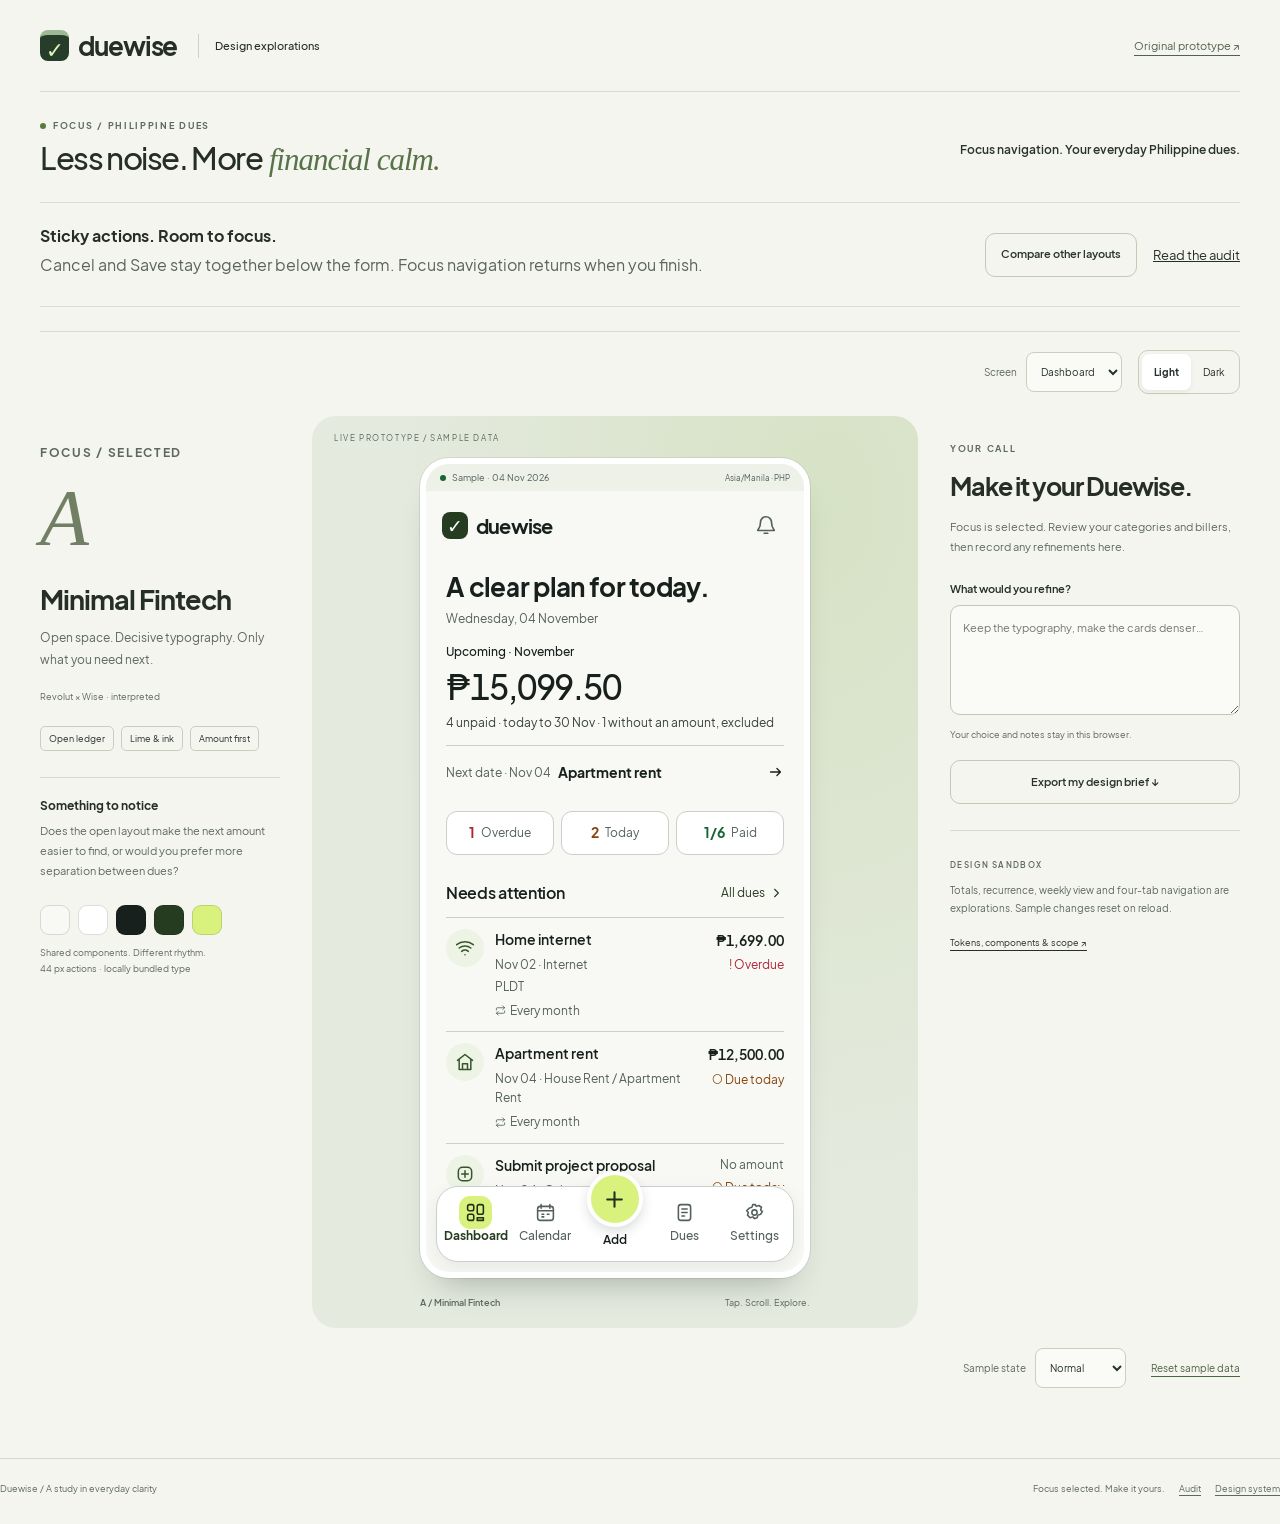
==== prototypes/design-exploration/index.html @ 09baea3f "feat(prototype): add Focus fintech exploration and essential-first due editor" ====
<!doctype html>
<html lang="en">
<head>
  <meta charset="utf-8">
  <meta name="viewport" content="width=device-width, initial-scale=1, viewport-fit=cover">
  <meta name="theme-color" content="#f5f5ef">
  <meta name="description" content="Four interactive directions for Duewise. Compare, explore and choose your preferred mobile finance design.">
  <title>Duewise — Find your direction</title>
  <link rel="stylesheet" href="styles.css">
  <link rel="stylesheet" href="interaction-lab.css">
  <link rel="stylesheet" href="essential-editor.css">
  <script src="../mobile-review/model.js" defer></script>
  <script src="design-system.js" defer></script>
  <script src="exploration-model.js" defer></script>
  <script src="ph-catalog.js" defer></script>
  <script src="ph-ui.js" defer></script>
  <script src="essential-model.js" defer></script>
  <script src="interaction-lab.js" defer></script>
  <script src="app.js" defer></script>
</head>
<body data-selected-focus="true">
  <a class="skip" href="#main">Skip to design exploration</a>
  <header class="studio-header">
    <a class="brand" href="#a/dashboard"><span class="brand-symbol" aria-hidden="true">✓</span>duewise<span class="brand-divider"></span><span class="brand-note">Design explorations</span></a>
    <nav class="view-toggle" aria-label="Exploration view"><button data-view="compare" aria-pressed="true">Compare all <span>04</span></button><button data-view="explore" aria-pressed="false">Explore one <span>↗</span></button></nav>
    <a class="original-link" href="../mobile-review/index.html#dashboard">Original prototype ↗</a>
  </header>
  <main id="main">
    <section class="introduction">
      <div><p class="eyebrow"><span class="status-dot"></span>FOCUS / PHILIPPINE DUES</p><h1>Less noise.<br> More <span>financial calm.</span></h1></div>
      <div class="intro-copy"><p>Focus navigation. Your everyday Philippine dues.</p><p>Find a familiar category, choose a biller, and make the schedule your own.</p><div class="intro-meta"><span>01 / Compare</span><span>02 / Explore</span><span>03 / Make it yours</span></div></div>
    </section>
    <section id="compare-view" aria-labelledby="compare-heading">
      <div class="section-heading"><div><p class="eyebrow">THE COLLECTION</p><h2 id="compare-heading">Four perspectives. Same peace of mind.</h2></div><div class="comparison-tools"><label>Preview screen <select id="compare-page"><option value="dashboard">Dashboard</option><option value="calendar">Calendar</option><option value="dues">Dues</option><option value="settings">Settings</option></select></label><label>Appearance <select id="compare-mode"><option value="signature">Signature</option><option value="light">All light</option><option value="dark">All dark</option></select></label></div></div>
      <div id="concept-gallery" class="concept-gallery"></div>
      <div class="comparison-note"><span>◈</span><p>Identical sample dues. Different ways of seeing them.<br><strong>Nothing is selected for you.</strong> Open any direction to try its screens.</p><a href="AUDIT.md">Read the UI/UX audit ↗</a></div>
      <div class="table-scroll"><table class="comparison-table"><caption>What changes between directions</caption><thead><tr><th>Direction</th><th>Information hierarchy</th><th>Visual language</th><th>Worth evaluating</th></tr></thead><tbody id="comparison-rows"></tbody></table></div>
    </section>
    <section id="explore-view" hidden aria-label="Explore a design concept">
      <div class="lab-entry"><div><strong>Sticky actions. Room to focus.</strong><p>Cancel and Save stay together below the form. Focus navigation returns when you finish.</p></div><button class="studio-secondary" data-lab="enter">Compare other layouts</button><a href="INTERACTION-AUDIT.md">Read the audit</a></div>
      <section id="interaction-lab" hidden aria-labelledby="lab-heading">
        <div class="lab-heading"><div><p class="eyebrow">INTERACTION LAB / PREVIEW ONLY</p><h2 id="lab-heading">The same Focus. A better flow.</h2><p>Preview any combination. Your two preferences stay independent.</p></div><button class="studio-secondary" data-lab="exit">Return to Focus prototype</button></div>
        <div class="lab-section-label"><h3>01 / Cancel & Save</h3><span>Choose placement, not bigger buttons.</span></div>
        <div id="lab-action-options" class="lab-options"></div>
        <div class="lab-section-label"><h3>02 / Navigation behavior</h3><span>The Focus navbar keeps its visual style.</span></div>
        <div id="lab-nav-options" class="lab-options"></div>
        <div class="lab-review"><p id="lab-preferences" role="status"></p><button class="studio-secondary" data-lab="export">Export these choices</button><button class="text-action" data-lab="clear">Clear choices</button></div>
        <p class="lab-recommendation">Applied to the HTML mockup: A sticky actions + B context-aware navigation. You can still compare other combinations here.</p>
        <div class="lab-tools"><button class="studio-primary" data-lab="add">Try Add Due</button><button class="studio-secondary" data-lab="edit">Try Edit Due</button><label>Action state <select id="lab-state"><option value="ready">Ready</option><option value="disabled">Disabled</option><option value="loading">Loading preview</option><option value="error">Save error preview</option><option value="success">Success preview</option></select></label><label class="lab-check"><input id="lab-keyboard" type="checkbox">Reserve keyboard space</label></div>
        <p class="small-note">Use the live phone below. Keyboard space is a simulation; real mobile keyboards still need device review. Dues are temporary sample data.</p>
        <p id="lab-storage" class="small-note" role="status"></p>
      </section>
      <div class="workbench-toolbar"><div id="concept-switcher" class="concept-switcher" aria-label="Preview a concept"></div><div id="lab-live-controls" hidden><label>Actions <select data-lab-switch="action" aria-label="Live action layout"><option value="a">A / Sticky</option><option value="b">B / Primary</option><option value="c">C / Header</option></select></label><label>Navigation <select data-lab-switch="navigation" aria-label="Live navigation behavior"><option value="a">A / Persistent</option><option value="b">B / Context</option><option value="c">C / Layered</option></select></label></div><div class="workbench-controls"><label>Screen <select id="screen-selector"><option value="dashboard">Dashboard</option><option value="calendar">Calendar</option><option value="dues">Dues</option><option value="settings">Settings</option><option value="reminders">Reminders</option></select></label><div class="appearance-toggle" aria-label="Preview appearance"><button data-mode="light" aria-pressed="true">Light</button><button data-mode="dark" aria-pressed="false">Dark</button></div></div></div>
      <section id="minimal-refinements" class="minimal-refinements" hidden aria-labelledby="refinement-heading">
        <div class="refinement-heading"><div><p class="eyebrow">MINIMAL FINTECH / A CLOSER LOOK</p><h2 id="refinement-heading">Three ways to make it feel right.</h2></div><p>Keep your centered Add button. Compare the rhythm around it.</p></div>
        <p class="refinement-scroll-hint">Swipe across to compare all three →</p>
        <div id="refinement-options" class="refinement-options"></div>
        <p id="refinement-recommendation" class="refinement-recommendation" role="status"></p>
      </section>
      <div class="workbench">
        <aside id="concept-description" class="concept-description"></aside>
        <div id="phone-stage" class="phone-stage"><div class="stage-corner">LIVE PROTOTYPE / SAMPLE DATA</div><div id="phone" class="phone"><div class="sample-label"><span class="status-dot"></span>Sample · 04 Nov 2026<span>Asia/Manila · PHP</span></div><header id="app-header" class="app-header"></header><div id="app-body" class="app-body" tabindex="-1"></div><div id="app-actions" class="app-actions" aria-label="Page actions" role="group" hidden></div><nav id="app-nav" class="app-nav" aria-label="App navigation"></nav><div id="app-toast" class="app-toast" role="status" aria-live="polite"></div></div><div class="stage-caption"><span id="stage-label">A / Minimal Fintech</span><span>Tap. Scroll. Explore.</span></div></div>
        <aside class="selection-panel"><p class="eyebrow">YOUR CALL</p><h2>Make it your Duewise.</h2><p>Focus is selected. Review your categories and billers, then record any refinements here.</p><button id="select-concept" class="studio-primary">Choose this direction <span>↗</span></button><p id="selection-status" class="selection-status" role="status">No preferred direction selected.</p><button id="clear-selection" class="text-action" hidden>Clear my selection</button><label for="concept-notes">What would you refine?</label><textarea id="concept-notes" rows="4" placeholder="Keep the typography, make the cards denser…"></textarea><p id="storage-status" class="small-note">Your choice and notes stay in this browser.</p><button id="export-selection" class="studio-secondary">Export my design brief ↓</button><div class="sandbox-note"><span>DESIGN SANDBOX</span><p>Totals, recurrence, weekly view and four-tab navigation are explorations. Sample changes reset on reload.</p><a href="SYSTEM.md">Tokens, components & scope ↗</a></div></aside>
      </div>
      <div class="scenario-toolbar"><label>Sample state <select id="sample-state"><option value="normal">Normal</option><option value="empty">Empty</option><option value="loading">Loading</option><option value="error">Read error</option><option value="stale">Stale data</option></select></label><button id="reset-sample" class="text-action">Reset sample data</button><button class="text-action" data-view="compare">← Back to all four</button></div>
    </section>
  </main>
  <footer class="studio-footer"><span>Duewise / A study in everyday clarity</span><span>Focus selected. Make it yours. <a href="AUDIT.md">Audit</a> <a href="SYSTEM.md">Design system</a></span></footer>
  <dialog id="confirmation" aria-labelledby="confirmation-title"><form method="dialog"><span class="eyebrow">DUEWISE EXPLORATIONS</span><h2 id="confirmation-title"></h2><p id="confirmation-copy"></p><div class="dialog-actions"><button value="cancel" class="studio-secondary">Cancel</button><button value="confirm" id="confirmation-yes" class="studio-primary">Confirm</button></div></form></dialog>
  <dialog id="category-picker" class="catalog-sheet" aria-labelledby="category-picker-title">
    <header class="sheet-header"><div><p class="eyebrow">MADE FOR YOUR EVERYDAY DUES</p><h2 id="category-picker-title">Choose a category</h2></div><button type="button" class="icon-button" data-ph="close-picker" aria-label="Close category picker">×</button></header>
    <div class="sheet-search field"><label for="category-search">Search categories</label><input id="category-search" type="search" placeholder="e.g. Amilyar, tuition, electricity" autocomplete="off"></div>
    <div id="category-picker-body" class="sheet-scroll"></div>
    <footer class="sheet-footer"><button type="button" class="app-button primary" data-ph="create-category">+ Create Custom Category</button></footer>
  </dialog>
  <dialog id="catalog-editor" class="catalog-editor" aria-labelledby="catalog-editor-title">
    <header class="sheet-header"><h2 id="catalog-editor-title">Custom category</h2><button type="button" class="icon-button" data-ph="close-editor" aria-label="Cancel catalog edit">×</button></header>
    <form id="catalog-editor-form" novalidate><div class="field"><label id="catalog-name-label" for="catalog-name">Category name</label><input id="catalog-name" required autocomplete="off" aria-describedby="catalog-name-error"><span id="catalog-name-error" class="error" role="status"></span></div><div id="catalog-icon-fields"><div class="field"><label for="catalog-icon">Icon <span class="optional-label">optional</span></label><select id="catalog-icon"></select></div><fieldset class="color-options"><legend>Color <span class="optional-label">optional</span></legend><div id="catalog-color"></div></fieldset></div></form>
    <footer class="sheet-footer"><button id="catalog-delete" type="button" class="app-button danger" hidden>Delete</button><button type="button" class="app-button" data-ph="close-editor">Cancel</button><button type="submit" form="catalog-editor-form" class="app-button primary">Save</button></footer>
  </dialog>
  <noscript><p class="noscript">Enable JavaScript to compare and interact with the four concepts. The <a href="AUDIT.md">audit</a> is available without JavaScript.</p></noscript>
</body>
</html>
---- prototypes/design-exploration/styles.css ----
@font-face{font-family:Jakarta;src:url('../mobile-review/assets/PlusJakartaSans-Regular.ttf');font-weight:400;font-display:swap}
@font-face{font-family:Jakarta;src:url('../mobile-review/assets/PlusJakartaSans-Medium.ttf');font-weight:500;font-display:swap}
@font-face{font-family:Jakarta;src:url('../mobile-review/assets/PlusJakartaSans-SemiBold.ttf');font-weight:600;font-display:swap}
@font-face{font-family:Jakarta;src:url('../mobile-review/assets/PlusJakartaSans-Bold.ttf');font-weight:700;font-display:swap}
:root{font-family:Jakarta,system-ui,sans-serif;font-size:16px;font-synthesis:none;color:#252e27;background:#f5f5ef;--studio-ink:#263329;--studio-muted:#5c685f;--studio-line:#d5dacd}
*{box-sizing:border-box}body{margin:0}button,input,select,textarea{font:inherit}button{cursor:pointer;color:inherit}button:disabled{opacity:.5;cursor:default}a{color:inherit}button,input,select,textarea,a{touch-action:manipulation;-webkit-tap-highlight-color:transparent}button:focus-visible,a:focus-visible,input:focus-visible,select:focus-visible,textarea:focus-visible,summary:focus-visible{outline:3px solid #5c49b6;outline-offset:3px}button:active{opacity:.78}svg{width:22px;height:22px;stroke:currentColor;stroke-width:1.8;fill:none;stroke-linecap:round;stroke-linejoin:round;flex-shrink:0}h1,h2,h3,p{margin:0}p{line-height:1.65}h1,h2,h3{line-height:1.2;letter-spacing:-.045em}button,a{transition:background 160ms cubic-bezier(.2,0,0,1),color 160ms cubic-bezier(.2,0,0,1)}[hidden]{display:none!important}.skip{position:absolute;top:-100px;left:20px;background:white;padding:16px;z-index:30}.skip:focus{top:12px}
.studio-header{display:flex;align-items:center;justify-content:space-between;gap:24px;margin:0 40px;height:92px;border-bottom:1px solid var(--studio-line)}.brand{display:flex;align-items:center;gap:9px;text-decoration:none;font-size:26px;letter-spacing:-1.1px;font-weight:700}.brand-symbol{display:grid;place-items:center;width:29px;height:31px;border-radius:8px;background:#273d2b;color:#e1f3b8;font-size:22px;border-top:5px solid #9dba94}.brand-divider{height:24px;width:1px;background:#cdd3c6;margin:0 7px 0 12px}.brand-note{font-size:11px;letter-spacing:0;font-weight:500}.view-toggle{display:flex;padding:4px;gap:3px;border-radius:30px;border:1px solid #ccd3c5;background:#eaece3}.view-toggle button{border:0;min-height:40px;padding:10px 17px;background:transparent;border-radius:24px;font-size:11px}.view-toggle button span{margin-left:10px;color:#5c685f;font-size:10px}.view-toggle button[aria-pressed=true]{background:#fff;box-shadow:0 2px 6px #253a2010;font-weight:700}.original-link{font-size:11px;color:#52604d;text-underline-offset:5px}.introduction{display:flex;align-items:flex-end;justify-content:space-between;gap:40px;padding:54px 0 50px}.eyebrow{font-size:9px;letter-spacing:1.7px;line-height:1.5;font-weight:700;color:var(--studio-muted);display:flex;align-items:center;gap:7px}.status-dot{width:6px;height:6px;display:inline-block;border-radius:50%;background:#597b3e;flex-shrink:0}.introduction h1{font-size:64px;letter-spacing:-3.8px;font-weight:500;margin-top:20px;line-height:1.08}.introduction h1>span{font-family:Georgia,serif;font-weight:400;font-style:italic;letter-spacing:-2.9px;color:#58724a}.intro-copy{max-width:350px;padding-bottom:3px}.intro-copy p{font-size:12px;color:#5c685f;margin-top:9px;line-height:1.85}.intro-copy p:first-child{font-weight:600;color:#29352a;font-size:14px}.intro-meta{display:flex;gap:19px;margin-top:24px;font-size:9px;color:#5c685f}.intro-meta span+span:before{content:'·';margin-right:19px}main{max-width:1600px;margin:auto;padding:0 40px 50px}.section-heading{display:flex;justify-content:space-between;align-items:flex-end;gap:25px;border-top:1px solid var(--studio-line);padding:25px 0 22px}.section-heading h2{font-size:19px;letter-spacing:-.5px;margin-top:7px;font-weight:500}.comparison-tools,.workbench-controls{display:flex;align-items:center;gap:16px}.comparison-tools label,.workbench-controls label,.scenario-toolbar label{display:flex;align-items:center;gap:9px;font-size:10px;color:#5c685f}.comparison-tools select,.workbench-controls select,.scenario-toolbar select{border:1px solid #c8d0c1;background:#fafbf6;border-radius:8px;min-height:40px;padding:8px 10px;font-size:10px;color:#263329;max-width:160px}.concept-gallery{display:grid;grid-template-columns:repeat(4,minmax(0,1fr));gap:20px}.concept-card{min-width:0;border:1px solid #d1d7cb;border-radius:18px;background:#fafbf6;overflow:hidden;transition:box-shadow .16s,border-color .16s}.concept-card:hover{border-color:#9aab90;box-shadow:0 8px 25px #263b1810}.concept-card.selected{border-color:#456137;box-shadow:0 0 0 2px #456137}.concept-card-heading{padding:18px 17px 16px}.concept-card-topline{display:flex;justify-content:space-between;align-items:center;margin-bottom:13px}.concept-letter{font-size:11px;border:1px solid #bcc8b3;border-radius:50%;height:27px;width:27px;display:grid;place-items:center;font-weight:600}.concept-signature{font-size:8px;text-transform:uppercase;letter-spacing:1px;color:#63745a}.selected-flag{font-size:9px;color:#3e602f;font-weight:600}.concept-card h3{font-size:16px;letter-spacing:-.45px;margin-bottom:7px;min-height:20px}.concept-card-heading p{font-size:10px;color:#60705a;line-height:1.7;min-height:34px}.mock-frame{margin:0 12px;box-shadow:0 8px 14px #19251c10;border-radius:18px;border:1px solid var(--c-border);overflow:hidden;height:540px;display:flex;flex-direction:column;background:var(--c-bg);color:var(--c-text)}.mock-frame .app-header{padding:14px 14px 7px;min-height:56px}.mock-frame .app-header .app-brand{font-size:16px}.mock-frame .app-body{padding:12px 14px 18px;overflow:hidden}.mock-frame .page-title{font-size:19px}.mock-frame .day-caption{font-size:10px}.mock-frame .hero-amount{font-size:30px}.mock-frame .hero-card{padding:16px}.mock-frame .hero-label{font-size:11px}.mock-frame .hero-meta{font-size:10px}.mock-frame .next-up{font-size:10px}.mock-frame .next-up strong{font-size:11px}.mock-frame .section-title{font-size:12px}.mock-frame .section-line{margin-top:18px;margin-bottom:7px}.mock-frame .stat strong{font-size:19px}.mock-frame .stat span{font-size:10px}.mock-frame .stat{padding:11px 7px}.mock-frame .due-row{padding:11px 0;gap:8px}.mock-frame .category-icon{width:29px;height:29px;border-radius:9px}.mock-frame .category-icon svg{width:17px;height:17px}.mock-frame .row-title{font-size:11px}.mock-frame .row-meta,.mock-frame .row-amount,.mock-frame .row-status{font-size:10px}.mock-frame .row-amount{font-weight:700}.mock-frame .app-nav{padding:5px 3px}.mock-frame .app-nav button{font-size:8px;min-height:40px}.mock-frame .app-nav svg{width:18px;height:18px}.mock-frame .hero-footnote{font-size:9px}.mock-frame .today-task{padding:12px}.mock-frame .today-task p{font-size:10px}.mock-frame .today-task strong{font-size:12px}.mock-frame .section-link{font-size:10px}.mock-frame .week-chart{height:100px}.concept-card-footer{padding:17px;display:flex;align-items:center;justify-content:space-between;gap:10px}.explore-button{border:0;background:transparent;padding:8px 0;min-height:36px;font-size:11px;font-weight:700;display:flex;align-items:center;gap:9px}.explore-button svg{width:16px;height:16px}.swatches{display:flex;align-items:center;gap:4px}.swatches span{width:13px;height:13px;border-radius:50%;border:1px solid #0002}.comparison-note{display:flex;align-items:center;gap:14px;padding:24px 3px;color:#5c685f}.comparison-note>span{font-size:25px;color:#557342}.comparison-note p{font-size:11px;line-height:1.8;flex:1}.comparison-note strong{font-weight:500;color:#2f442b}.comparison-note a{font-size:10px;text-underline-offset:4px}.table-scroll{overflow-x:auto;border-top:1px solid var(--studio-line)}.comparison-table{border-collapse:collapse;width:100%;min-width:650px;font-size:11px}.comparison-table caption{text-align:left;font-size:15px;font-weight:600;margin:24px 0 15px;letter-spacing:-.4px}.comparison-table th{text-align:left;font-weight:500;font-size:9px;text-transform:uppercase;letter-spacing:1px;color:#5c685f;padding:14px 12px;border-bottom:1px solid var(--studio-line)}.comparison-table td{padding:16px 12px;border-bottom:1px solid var(--studio-line);line-height:1.7;vertical-align:top}.comparison-table td:first-child{font-weight:600;min-width:185px}.workbench-toolbar{display:flex;align-items:center;justify-content:space-between;gap:20px;padding:18px 0 22px;border-top:1px solid var(--studio-line)}.concept-switcher{display:flex;gap:5px}.concept-switcher button{background:transparent;border:1px solid #c6cfbc;border-radius:9px;padding:10px 12px;min-height:44px;font-size:11px;display:flex;align-items:center;gap:7px}.concept-switcher button b{font-size:10px}.concept-switcher button[aria-pressed=true]{background:#273d2b;border-color:#273d2b;color:#fff}.appearance-toggle{display:flex;border:1px solid #c6cfbc;border-radius:10px;padding:3px}.appearance-toggle button{border:0;background:transparent;min-height:36px;padding:6px 12px;border-radius:7px;font-size:10px}.appearance-toggle button[aria-pressed=true]{background:white;box-shadow:0 2px 5px #26332912;font-weight:700}.workbench{display:grid;grid-template-columns:minmax(180px,240px) minmax(400px,1fr) minmax(230px,290px);gap:32px;align-items:start}.concept-description{padding:26px 0}.concept-description .large-letter{display:block;font-family:Georgia,serif;font-size:80px;font-style:italic;font-weight:400;line-height:1;color:#718065;margin:14px 0 25px}.concept-description h2{font-size:27px;margin-bottom:12px;letter-spacing:-1px}.concept-description>p{font-size:12px;line-height:1.8;color:#5c685f}.concept-description .reference{font-size:9px;line-height:1.7;margin-top:18px}.concept-traits{display:flex;flex-wrap:wrap;gap:7px;margin-top:22px}.concept-traits span{font-size:9px;border:1px solid #c7d0bd;border-radius:5px;padding:6px 8px}.evaluation{border-top:1px solid var(--studio-line);margin-top:26px;padding-top:21px}.evaluation h3{font-size:12px;letter-spacing:0;margin-bottom:8px}.evaluation p{font-size:11px;color:#5c685f;line-height:1.8}.token-samples{margin-top:24px;display:flex;flex-wrap:wrap;gap:8px}.token-samples span{width:30px;height:30px;border-radius:9px;border:1px solid #0002}.token-description{font-size:9px!important;margin-top:10px}.phone-stage{position:relative;min-width:0;display:flex;align-items:center;flex-direction:column;background:#e5eadf;border-radius:24px;padding:42px 20px 20px;isolation:isolate}.phone-stage:before{content:'';position:absolute;inset:0;background:radial-gradient(ellipse at 85% 10%,#d6e2c5 0,transparent 62%);border-radius:inherit;z-index:-1}.phone-stage[data-concept=b]{background:#e4e0ed}.phone-stage[data-concept=b]:before{background:radial-gradient(ellipse at 90% 10%,#d2c5eb,transparent 62%)}.phone-stage[data-concept=c]{background:#f0e7dc}.phone-stage[data-concept=c]:before{background:radial-gradient(ellipse at 90% 10%,#f5d6be,transparent 65%)}.phone-stage[data-concept=d]{background:#e1e7f0}.phone-stage[data-concept=d]:before{background:radial-gradient(ellipse at 90% 10%,#c5dce7,transparent 65%)}.stage-corner{position:absolute;top:17px;left:22px;font-size:8px;letter-spacing:1.6px;color:#5c685f}.phone{width:390px;max-width:100%;height:810px;display:flex;flex-direction:column;min-height:550px;border:6px solid var(--c-surface);outline:1px solid #00000014;border-radius:29px;overflow:hidden;background:var(--c-bg);color:var(--c-text);box-shadow:0 22px 35px -20px #17271955;font-size:1rem;position:relative;container-type:inline-size}.phone[data-mode=dark],.mock-frame[data-mode=dark]{color-scheme:dark}.sample-label{display:flex;align-items:center;gap:6px;padding:8px 14px;font-size:9px;background:var(--c-muted);color:var(--c-secondary);flex-shrink:0}.sample-label>span:last-child{margin-left:auto;font-size:8px}.sample-label .status-dot{background:var(--c-success)}.app-header{display:flex;align-items:center;gap:8px;justify-content:space-between;padding:12px 16px 8px;min-height:64px;flex-shrink:0}.app-brand{display:flex;gap:8px;align-items:center;font-size:20px;letter-spacing:-.8px;font-weight:700}.app-mark{display:grid;place-items:center;width:26px;height:27px;background:var(--c-primary);color:var(--c-on-primary);border-radius:8px;font-size:19px;letter-spacing:0}.app-header-actions{display:flex;gap:3px}.icon-button{width:44px;min-width:44px;height:44px;padding:10px;display:inline-flex;align-items:center;justify-content:center;border:0;background:transparent;color:var(--c-secondary);border-radius:12px}.icon-button.accent{background:var(--c-primary);color:var(--c-on-primary)}.icon-button.danger{color:var(--c-danger);border:1px solid var(--c-border)}.header-back{min-height:44px;padding:8px 0;border:0;background:transparent;color:var(--c-text);display:flex;align-items:center;gap:3px;font-size:14px}.header-back svg{width:18px}.app-header .subpage-title{font-size:14px;font-weight:600}.app-body{flex:1;min-height:0;padding:16px 20px 24px;overflow:auto;overflow-wrap:anywhere;scrollbar-width:thin;scrollbar-color:var(--c-border) transparent;overscroll-behavior:contain}.app-body:focus{outline:none}.app-body p{font-size:.875rem;color:var(--c-secondary);line-height:1.6}.page-title{font-size:1.625rem;font-weight:700;letter-spacing:-.7px;margin:0 0 7px}.day-caption{font-size:.75rem!important;margin-bottom:20px!important}.hero-card{border-radius:var(--radius,18px);background:var(--c-hero);color:var(--c-hero-text);padding:22px;margin-bottom:16px}.hero-label{font-size:.75rem;font-weight:500;display:flex;align-items:center;gap:6px}.hero-label svg{width:15px;height:15px}.hero-amount{font-size:2.4rem;line-height:1.25;letter-spacing:-1.7px;font-weight:600;margin:10px 0;overflow-wrap:anywhere;font-variant-numeric:tabular-nums}.hero-meta{font-size:.75rem;line-height:1.6;opacity:.85}.hero-footnote{font-size:.6875rem!important;line-height:1.6;margin:10px 0 0!important}.next-up{width:100%;display:flex;align-items:center;justify-content:space-between;gap:10px;text-align:left;border:0;background:transparent;color:inherit;padding:15px 0 0;border-top:1px solid currentColor;margin-top:18px;font-size:.75rem;min-height:44px}.next-up>span{min-width:0}.next-up strong{font-size:.875rem;display:block;margin-bottom:4px;line-height:1.5}.next-up>svg{width:18px}.stats-strip{display:grid;grid-template-columns:repeat(3,minmax(0,1fr));gap:8px;margin-bottom:17px}.stat{padding:12px 8px;border:1px solid var(--c-border);border-radius:12px;background:var(--c-surface);min-width:0;text-align:left;color:var(--c-text)}.stat strong{display:block;font-size:1.375rem;line-height:1.3;margin:5px 0}.stat span{display:block;font-size:.6875rem;line-height:1.5;color:var(--c-secondary)}.stat.overdue strong{color:var(--c-danger)}.stat.paid strong{color:var(--c-success)}.stat.urgent strong{color:var(--c-warning)}.section-line{display:flex;align-items:center;justify-content:space-between;gap:10px;margin:23px 0 8px}.section-title{font-size:1rem;font-weight:600;letter-spacing:-.3px}.section-link{background:transparent;border:0;min-height:44px;padding:7px 0 7px 9px;color:var(--c-primary);font-size:.75rem;display:flex;align-items:center;gap:4px}.section-link svg{width:15px}.rows{display:grid;gap:0}.due-row{width:100%;display:flex;align-items:flex-start;gap:11px;text-align:left;padding:15px 0;border:0;border-bottom:1px solid var(--c-border);background:transparent;color:var(--c-text);min-height:70px}.category-icon{width:38px;height:38px;flex-shrink:0;background:var(--c-muted);color:var(--c-primary);display:grid;place-items:center;border-radius:12px}.category-icon svg{width:20px;height:20px}.row-main{flex:1;min-width:0}.row-title{font-size:.875rem;font-weight:600;line-height:1.5;display:block}.row-meta{display:flex;gap:4px;align-items:center;flex-wrap:wrap;font-size:.6875rem;color:var(--c-secondary);margin-top:5px;line-height:1.6}.row-meta svg{width:11px;height:11px}.row-end{text-align:right;max-width:44%;min-width:0}.row-amount{font-size:.875rem;font-weight:600;font-variant-numeric:tabular-nums;line-height:1.6;display:block;overflow-wrap:anywhere}.row-amount.absent{font-size:.6875rem;font-weight:400;color:var(--c-secondary)}.row-status{font-size:.625rem;line-height:1.6;display:block;margin-top:4px;color:var(--c-secondary)}.row-status.overdue{color:var(--c-danger)}.row-status.today{color:var(--c-warning)}.row-status.paid{color:var(--c-success)}.row-status.upcoming{color:var(--c-primary)}.notice{display:flex;align-items:flex-start;gap:8px;font-size:.75rem;line-height:1.6;background:var(--c-muted);border-radius:12px;padding:12px;margin:15px 0;color:var(--c-secondary)}.notice svg{width:17px;height:17px;margin-top:1px}.notice.alert{background:var(--c-danger-bg);color:var(--c-danger)}.notice.warning{background:var(--c-warning-bg);color:var(--c-warning)}.notice.success{background:var(--c-success-bg);color:var(--c-success)}.notice button{background:transparent;color:inherit;border:0;text-align:left;min-height:44px;padding:0;font-size:inherit;flex:1}.notice strong{font-weight:600}.recurring-strip{display:grid;gap:8px}.recurring-tile{border:1px solid var(--c-border);border-radius:12px;padding:12px;color:var(--c-text);background:var(--c-surface);text-align:left;display:flex;gap:9px;align-items:center;min-height:52px}.recurring-tile span{flex:1;min-width:0}.recurring-tile strong{display:block;font-size:.75rem;line-height:1.5}.recurring-tile small{font-size:.6875rem;color:var(--c-secondary)}.recurring-tile>svg{width:17px;color:var(--c-primary)}.concept-tag{font-size:.625rem;padding:3px 5px;border:1px solid var(--c-border);border-radius:4px;color:var(--c-secondary);font-weight:400;letter-spacing:.1px;display:inline-block;vertical-align:middle}.tiny-copy{font-size:.6875rem!important;line-height:1.6;margin-top:12px!important}.progress-line{height:5px;background:var(--c-muted);border-radius:5px;overflow:hidden;margin:10px 0}.progress-line>span{height:100%;display:block;background:var(--c-primary);border-radius:inherit}.progress-label{display:flex;justify-content:space-between;gap:8px;font-size:.75rem;color:var(--c-secondary)}.today-task{display:block;width:100%;border:1px solid var(--c-border);border-radius:var(--radius);background:var(--c-surface);color:var(--c-text);text-align:left;padding:16px}.today-task .eyebrow{font-size:.625rem;color:var(--c-primary);margin-bottom:9px}.today-task strong{font-size:1rem;line-height:1.5;display:block}.today-task p{font-size:.75rem;margin-top:6px}.chart-panel{border:1px solid var(--c-border);border-radius:14px;padding:15px;background:var(--c-surface);margin:14px 0}.chart-panel h3{font-size:.875rem;letter-spacing:-.2px}.chart-panel>p{font-size:.6875rem;margin-top:7px}.week-chart{display:flex;align-items:flex-end;gap:12px;height:125px;padding-top:14px}.week-chart>div{height:100%;display:flex;align-items:center;justify-content:flex-end;flex-direction:column;gap:6px;flex:1;min-width:0}.chart-bar{width:100%;max-width:34px;min-height:3px;background:var(--c-primary);border-radius:5px 5px 0 0}.week-chart>div:nth-child(2n) .chart-bar{background:var(--c-accent)}.week-chart small{font-size:.625rem;line-height:1.4;color:var(--c-secondary);white-space:nowrap}.category-breakdown{display:grid;gap:10px;margin-top:16px}.breakdown-item{display:grid;grid-template-columns:90px 1fr 24px;gap:10px;align-items:center;font-size:.75rem}.breakdown-track{height:6px;background:var(--c-muted);border-radius:6px;overflow:hidden}.breakdown-track>span{display:block;height:100%;background:var(--c-primary);border-radius:6px}.breakdown-item:nth-child(2) .breakdown-track>span{background:var(--c-secondary)}.breakdown-item:nth-child(3) .breakdown-track>span{background:var(--c-success)}.breakdown-item strong{font-size:.75rem;text-align:right}.app-nav{display:grid;grid-template-columns:repeat(4,minmax(0,1fr));padding:6px 5px max(7px,env(safe-area-inset-bottom));background:var(--c-surface);border-top:1px solid var(--c-border);flex-shrink:0;min-height:65px}.app-nav button{display:flex;align-items:center;justify-content:center;flex-direction:column;gap:5px;min-height:46px;background:transparent;color:var(--c-secondary);border:0;border-radius:12px;padding:6px 2px;font-size:.625rem;font-weight:500}.app-nav button[aria-current=page]{color:var(--c-primary);background:var(--c-muted);font-weight:700}.app-nav svg{width:21px;height:21px}.app-actions{display:flex;gap:8px;align-items:center;flex-shrink:0;padding:8px 14px max(8px,env(safe-area-inset-bottom));background:var(--c-surface);border-top:1px solid var(--c-border)}.app-button{display:inline-flex;align-items:center;justify-content:center;gap:7px;border-radius:10px;border:1px solid var(--c-border);padding:10px 14px;min-height:44px;background:var(--c-surface);color:var(--c-text);font-size:.875rem;font-weight:600;line-height:1.5;max-width:100%}.app-button.primary{background:var(--c-primary);color:var(--c-on-primary);border-color:var(--c-primary)}.app-button svg{width:18px;height:18px}.app-actions .primary{margin-left:auto;order:2}.app-actions .secondary{order:1}.app-actions .icon-button{order:0}.app-toast{position:absolute;left:14px;right:14px;bottom:80px;background:var(--c-text);color:var(--c-bg);border-radius:12px;padding:13px;font-size:.75rem;line-height:1.6;box-shadow:0 8px 20px #0003;z-index:5;display:none}.app-toast.visible{display:block}.phone:has(.app-nav[hidden]):has(.app-actions[hidden]) .app-toast{bottom:16px}.field{margin-bottom:17px}.field label,.field legend{display:block;font-size:.875rem;font-weight:600;margin-bottom:7px}.field input:not([type=checkbox]),.field select,.field textarea,.search-input{display:block;width:100%;min-width:0;min-height:48px;border:1px solid var(--c-border);border-radius:10px;background:var(--c-surface);color:var(--c-text);padding:12px;font-size:1rem;line-height:1.5}.field textarea{resize:vertical;min-height:90px}.field input::placeholder,.field textarea::placeholder,.search-input::placeholder{color:var(--c-secondary);opacity:.85}.field .hint{font-size:.75rem;margin-top:7px;line-height:1.55;color:var(--c-secondary)}.field .error{display:block;font-size:.75rem;line-height:1.5;color:var(--c-danger);margin-top:5px}.field [aria-invalid=true]{border:2px solid var(--c-danger)}.form-section{border:1px solid var(--c-border);padding:15px;background:var(--c-surface);border-radius:14px;margin:19px 0}.form-section h3{font-size:.875rem;margin-bottom:14px}.form-section>.field:last-child{margin-bottom:0}.check-row{display:flex;justify-content:space-between;gap:12px;align-items:center;font-size:.875rem;padding:12px 0;min-height:44px}.check-row input{width:22px;height:22px;accent-color:var(--c-primary)}.search-wrap{position:relative;margin:18px 0 12px}.search-wrap>svg{position:absolute;top:14px;left:13px;width:18px;color:var(--c-secondary)}.search-input{padding-left:40px;font-size:.875rem}.search-label{font-size:.75rem;display:block;margin-top:15px;color:var(--c-secondary)}.filter-wrap{display:flex;gap:6px;flex-wrap:wrap;margin:10px 0 14px}.chip{min-height:44px;padding:8px 11px;font-size:.75rem;background:var(--c-surface);color:var(--c-secondary);border:1px solid var(--c-border);border-radius:9px}.chip[aria-pressed=true]{background:var(--c-primary);color:var(--c-on-primary);border-color:var(--c-primary)}.category-filter{display:flex;align-items:center;gap:8px;font-size:.75rem;color:var(--c-secondary)}.category-filter select{min-height:44px;min-width:0;flex:1;border:1px solid var(--c-border);border-radius:9px;padding:8px;font-size:.75rem;color:var(--c-text);background:var(--c-surface)}.calendar-controls{display:flex;justify-content:space-between;align-items:center;gap:8px;margin:16px 0 8px;flex-wrap:wrap}.calendar-controls h2{font-size:1.125rem}.calendar-arrows{display:flex;gap:3px}.calendar-scroll{overflow-x:auto}.calendar-grid,.week-labels{display:grid;grid-template-columns:repeat(7,minmax(44px,1fr));min-width:314px;gap:1px}.week-labels span{text-align:center;font-size:.6875rem;color:var(--c-secondary);padding:10px 0}.day{min-height:48px;min-width:44px;display:flex;justify-content:center;align-items:center;flex-direction:column;gap:3px;background:transparent;border:1px solid transparent;border-radius:10px;color:var(--c-text);font-size:.875rem;padding:4px 0}.day .date-count{min-height:11px;font-size:.5625rem;color:var(--c-secondary)}.day.today{border-color:var(--c-primary)}.day[aria-pressed=true]{background:var(--c-primary);color:var(--c-on-primary)}.day[aria-pressed=true] .date-count{color:var(--c-on-primary)}.calendar-view-toggle,.preference-segments{display:flex;padding:3px;gap:3px;background:var(--c-muted);border:1px solid var(--c-border);border-radius:10px}.calendar-view-toggle button,.preference-segments button{flex:1;min-height:44px;background:transparent;border:0;border-radius:7px;padding:8px;font-size:.75rem;color:var(--c-secondary)}.calendar-view-toggle button[aria-pressed=true],.preference-segments button[aria-pressed=true]{background:var(--c-surface);color:var(--c-primary);font-weight:600}.detail-title{font-size:1.4rem;line-height:1.4;margin:15px 0 8px}.detail-amount{font-size:2.25rem;font-weight:600;letter-spacing:-1.2px;line-height:1.4;margin-bottom:10px;overflow-wrap:anywhere}.badge{display:inline-flex;padding:5px 8px;border-radius:6px;background:var(--c-muted);font-size:.75rem;line-height:1.5;color:var(--c-secondary)}.badge.overdue{background:var(--c-danger-bg);color:var(--c-danger)}.badge.paid{background:var(--c-success-bg);color:var(--c-success)}.badge.today{background:var(--c-warning-bg);color:var(--c-warning)}.badge.upcoming{color:var(--c-primary)}.detail-facts{margin:21px 0;border-top:1px solid var(--c-border)}.detail-facts>div{display:flex;justify-content:space-between;gap:20px;padding:14px 0;border-bottom:1px solid var(--c-border);font-size:.875rem;line-height:1.5}.detail-facts dt{color:var(--c-secondary)}.detail-facts dd{margin:0;text-align:right;font-weight:500}.detail-note{border:1px solid var(--c-border);border-radius:14px;padding:15px;background:var(--c-surface);margin:18px 0}.detail-note h3{font-size:.875rem;margin-bottom:9px}.detail-note p{font-size:.875rem;white-space:pre-wrap}.detail-quick{display:flex;flex-wrap:wrap;gap:8px}.settings-group{border:1px solid var(--c-border);border-radius:var(--radius);background:var(--c-surface);padding:17px;margin:17px 0}.settings-group h2{font-size:1rem;margin-bottom:8px}.settings-group p{font-size:.75rem;margin-bottom:14px}.settings-row{width:100%;display:flex;align-items:center;gap:10px;background:var(--c-surface);border:1px solid var(--c-border);border-radius:14px;padding:14px;min-height:58px;color:var(--c-text);text-align:left}.settings-row>span{flex:1;min-width:0}.settings-row strong{font-size:.875rem;display:block}.settings-row small{font-size:.6875rem;color:var(--c-secondary);display:block;margin-top:5px}.settings-row>svg{width:20px}.diagnostics{padding:14px;border:1px solid var(--c-border);background:var(--c-surface);border-radius:12px;margin:18px 0}.diagnostics summary{font-size:.875rem;min-height:44px;display:flex;align-items:center;cursor:pointer}.diagnostics p{font-size:.75rem;margin:8px 0}.diagnostic-row{display:flex;align-items:center;gap:10px;min-height:44px;padding:10px 0;border:0;border-bottom:1px solid var(--c-border);width:100%;background:transparent;text-align:left;color:var(--c-text);font-size:.75rem}.diagnostic-row:last-child{border:0}.empty-state{text-align:center;padding:35px 0}.empty-state>svg{width:48px;height:48px;color:var(--c-primary);margin-bottom:20px}.empty-state h2{font-size:1.3rem;line-height:1.4}.empty-state p{font-size:.875rem;margin:12px 0 20px}.skeleton{border:1px solid var(--c-border);background:var(--c-surface);border-radius:12px;padding:20px;margin:15px 0}.skeleton span{display:block;height:13px;width:70%;margin:10px 0;background:var(--c-muted);border-radius:4px}.skeleton span:nth-child(2){width:40%}
[data-concept=a] .hero-card{background:transparent;border:0;border-radius:0;padding:8px 0 17px;margin-bottom:0;color:var(--c-text)}[data-concept=a] .hero-amount{font-weight:500;letter-spacing:-2px;font-size:2.6rem}[data-concept=a] .stats-strip{gap:0;border-top:1px solid var(--c-border);border-bottom:1px solid var(--c-border);margin-bottom:16px}[data-concept=a] .stat{background:transparent;border:0;border-radius:0;padding:11px 5px}[data-concept=a] .stat+.stat{border-left:1px solid var(--c-border);padding-left:14px}[data-concept=a] .category-icon{border-radius:50%}[data-concept=a] .app-nav button[aria-current=page]{background:var(--c-accent);color:var(--c-on-accent)}
[data-concept=b] .hero-card{position:relative;background:radial-gradient(ellipse at 100% 0%,#78619e55,transparent 75%),var(--c-hero);border:1px solid #927ab24d;box-shadow:inset 0 1px 0 #fff1}[data-concept=b] .rows{gap:9px}[data-concept=b] .due-row{border:1px solid var(--c-border);background:var(--c-surface);border-radius:15px;padding:14px 12px}[data-concept=b] .hero-label{letter-spacing:1px;text-transform:uppercase;font-size:.6875rem}[data-concept=b] .stat{box-shadow:inset 0 1px 0 #ffffff08}[data-concept=b] .hero-card .next-up{border-color:#b9a7d64d}[data-concept=b] .app-nav button[aria-current=page]{background:var(--c-muted);box-shadow:inset 0 1px 0 #fff1}
[data-concept=c] .hero-card{border-radius:26px}[data-concept=c] .hero-greeting{font-family:Georgia,serif;font-size:1.625rem;line-height:1.2;font-weight:400;font-style:italic;margin-bottom:14px;letter-spacing:-.5px}[data-concept=c] .rows{background:var(--c-surface);border:1px solid var(--c-border);border-radius:20px;padding:0 12px}[data-concept=c] .due-row:last-child{border-bottom:0}[data-concept=c] .category-icon{background:var(--c-accent);color:var(--c-on-accent);border-radius:13px}[data-concept=c] .stat{border-radius:16px}[data-concept=c] .today-task{border-radius:22px}[data-concept=c] .app-nav button[aria-current=page]{border-radius:16px;background:var(--c-accent);color:var(--c-on-accent)}
[data-concept=d] .hero-card{padding:17px;border:1px solid var(--c-border)}[data-concept=d] .hero-amount{font-size:2rem}[data-concept=d] .due-row{border-left:2px solid var(--c-border);padding-left:11px;position:relative;margin-left:3px;width:calc(100% - 3px)}[data-concept=d] .due-row:before{content:'';position:absolute;width:6px;height:6px;border-radius:50%;background:var(--c-primary);top:24px;left:-4px}[data-concept=d] .category-icon{display:none}[data-concept=d] .stat{border-radius:10px}[data-concept=d] .row-meta{margin-top:3px}
.stage-caption{width:390px;max-width:100%;display:flex;justify-content:space-between;gap:8px;font-size:9px;color:#5c685f;margin-top:19px}.stage-caption span:first-child{font-weight:600}.selection-panel{padding-top:26px}.selection-panel h2{font-size:25px;letter-spacing:-1px;line-height:1.25;margin:15px 0}.selection-panel>p:not(.eyebrow){font-size:11px;color:#5c685f;line-height:1.85}.studio-primary,.studio-secondary{display:flex;align-items:center;justify-content:center;gap:10px;min-height:44px;border-radius:10px;padding:11px 15px;font-size:11px;font-weight:600;line-height:1.5}.studio-primary{border:1px solid #293d2c;background:#293d2c;color:#fff}.studio-secondary{border:1px solid #bfcbb5;background:transparent;color:#263329}.selection-panel>.studio-primary{width:100%;justify-content:space-between;margin-top:22px}.selection-panel>.studio-primary.chosen{background:#e2edd8;color:#294620;border-color:#8caa7b}.selection-panel .selection-status{font-size:10px!important;line-height:1.8!important;margin-top:10px;color:#466738!important}.text-action{background:transparent;border:0;color:#4e6543;font-size:10px;min-height:36px;padding:5px 0;text-decoration:underline;text-underline-offset:4px}.selection-panel>label{font-size:11px;display:block;font-weight:600;margin:24px 0 10px}.selection-panel textarea{width:100%;font-size:11px;line-height:1.8;border:1px solid #bdc9b3;background:#fafbf7;min-height:110px;border-radius:10px;padding:12px;resize:vertical;color:#263329}.small-note{font-size:9px!important;line-height:1.7!important;margin:8px 0 18px;color:#5c685f}.selection-panel>.studio-secondary{width:100%}.sandbox-note{border-top:1px solid var(--studio-line);padding-top:20px;margin-top:26px}.sandbox-note>span{font-size:8px;letter-spacing:1.4px;font-weight:600;color:#5c685f}.sandbox-note p{font-size:10px;line-height:1.8;margin:9px 0 12px;color:#5c685f}.sandbox-note a{font-size:9px;text-underline-offset:4px}.scenario-toolbar{display:flex;align-items:center;justify-content:flex-end;gap:25px;padding:20px 0;flex-wrap:wrap}.studio-footer{max-width:1520px;margin:0 auto;padding:24px 0 30px;border-top:1px solid var(--studio-line);display:flex;justify-content:space-between;gap:20px;font-size:9px;color:#5c685f}.studio-footer a{margin-left:12px;text-underline-offset:3px}dialog{max-width:min(440px,calc(100vw - 32px));border:1px solid #b9c5ad;background:#fbfcf8;border-radius:20px;padding:26px;color:#253329;box-shadow:0 15px 100px #14200c33}dialog::backdrop{background:#17211188}dialog h2{font-size:24px;line-height:1.3;margin:15px 0}dialog p{font-size:13px;line-height:1.8;margin-bottom:22px;white-space:pre-line}.dialog-actions{display:flex;gap:10px;justify-content:flex-end;flex-wrap:wrap}.dialog-actions .danger{background:#a72437;border-color:#a72437}.noscript{padding:24px;text-align:center}body[data-view=explore] .introduction{padding:27px 0 26px;align-items:center}body[data-view=explore] .introduction h1{font-size:31px;letter-spacing:-1.4px;margin-top:8px}body[data-view=explore] .introduction h1 br{display:none}body[data-view=explore] .introduction h1>span{letter-spacing:-1px}body[data-view=explore] .intro-copy p:first-child{font-size:12px}body[data-view=explore] .intro-copy p:nth-child(2),body[data-view=explore] .intro-meta{display:none}
@container(max-width:345px){.app-body{padding-left:14px;padding-right:14px}.app-header{padding-left:12px;padding-right:12px}.hero-amount{font-size:2.1rem!important}.hero-card{padding:16px}.due-row{gap:8px}.category-icon{width:32px;height:32px}.row-end{max-width:43%}.app-actions{padding-left:12px;padding-right:12px}}
@media(min-width:1600px){.studio-header{max-width:1520px;margin:auto}}
@media(max-width:1250px){.studio-header{margin:0 25px}.brand-note,.brand-divider{display:none}main{padding-left:25px;padding-right:25px}.introduction h1{font-size:55px}.concept-gallery{gap:14px}.concept-card-heading{padding:16px 14px}.mock-frame{margin:0 8px}.workbench{grid-template-columns:180px minmax(355px,1fr) 245px;gap:24px}.concept-switcher button{padding:9px}.concept-switcher button span{display:none}.phone-stage{padding-left:12px;padding-right:12px}.studio-footer{margin-left:25px;margin-right:25px}}
@media(max-width:1050px){.concept-gallery{grid-template-columns:repeat(2,minmax(0,1fr));gap:24px}.mock-frame{max-width:360px;margin:auto;height:570px}.concept-card-heading,.concept-card-footer{max-width:390px;margin:auto;width:100%;padding-left:20px;padding-right:20px}.concept-card-heading p{min-height:0}.workbench{grid-template-columns:minmax(340px,1fr) 280px;gap:26px}.concept-description{grid-column:1/-1;display:grid;grid-template-columns:1fr 1fr;gap:5px 35px;padding:0 0 10px}.concept-description .large-letter{display:none}.concept-description h2{grid-column:1;margin-top:10px;font-size:25px}.concept-description>p,.concept-traits{grid-column:1}.concept-description .reference{margin-top:8px}.evaluation{grid-column:2;grid-row:1/6;margin:0;padding:0;border:0}.token-samples,.token-description{display:none}.concept-traits{margin-top:8px}.selection-panel{padding-top:5px}.introduction{gap:25px}.intro-copy{max-width:285px}.introduction h1{font-size:48px;letter-spacing:-2.6px}.intro-meta{gap:10px}.intro-meta span+span:before{margin-right:10px}.comparison-tools{gap:9px}.comparison-tools label{display:grid;gap:5px}.section-heading h2{max-width:280px}.workbench-toolbar{gap:10px}}
@media(max-width:730px){.studio-header{height:auto;min-height:78px;gap:12px;flex-wrap:wrap;padding:16px 0;margin:0 18px}.brand{font-size:23px}.original-link{font-size:9px}.view-toggle{order:3;width:100%;justify-content:center}.view-toggle button{flex:1}.introduction{padding:32px 0 28px;display:block}.introduction h1{font-size:46px;line-height:1.1;letter-spacing:-2.8px;margin-top:15px}.intro-copy{margin-top:20px;max-width:340px}.intro-copy p{font-size:12px}.intro-meta{margin-top:16px;gap:17px}.intro-meta span+span:before{margin-right:17px}main{padding:0 18px 32px}.section-heading{align-items:flex-start;flex-direction:column;gap:18px}.section-heading h2{font-size:19px;max-width:none}.comparison-tools{width:100%;gap:12px}.comparison-tools label{flex:1}.comparison-tools select{max-width:none;width:100%;font-size:11px;min-height:44px}.concept-gallery{gap:16px}.concept-card-heading{padding:14px 12px}.concept-card h3{font-size:15px;min-height:36px;line-height:1.3}.concept-card-heading p{font-size:10px;min-height:50px}.concept-card-topline{margin-bottom:10px}.concept-signature{font-size:7px}.mock-frame{margin:0 7px;height:400px;border-radius:12px}.concept-card-footer{padding:12px}.swatches{display:none}.explore-button{font-size:10px;gap:5px}.mock-frame .hero-amount{font-size:24px!important}.mock-frame .hero-card{padding:12px}.mock-frame .app-body{padding:10px}.mock-frame .stats-strip{gap:3px}.mock-frame .stat{padding:9px 5px}.mock-frame .stat span{font-size:8px}.mock-frame .stat strong{font-size:17px}.mock-frame .app-header{padding:8px 10px;min-height:42px}.mock-frame .app-brand{font-size:13px}.mock-frame .app-mark{width:19px;height:21px;font-size:15px}.mock-frame .app-header .icon-button{display:none}.mock-frame .page-title{font-size:15px}.mock-frame .row-end{display:none}.mock-frame .hero-label{font-size:9px}.mock-frame .hero-meta{font-size:9px}.mock-frame .next-up strong{font-size:10px}.mock-frame .next-up{font-size:9px}.mock-frame .day-caption{font-size:9px}.mock-frame .app-nav button{font-size:7px}.mock-frame .app-nav svg{width:15px}.comparison-note{align-items:flex-start;flex-wrap:wrap;padding:22px 0}.comparison-note>span{font-size:20px}.comparison-note p{font-size:10px}.comparison-note a{margin-left:33px}.workbench-toolbar{flex-direction:column;align-items:stretch;gap:13px}.concept-switcher{justify-content:space-between}.concept-switcher button{flex:1;justify-content:center}.concept-switcher button span{display:inline;font-size:10px}.workbench-controls{justify-content:space-between;gap:10px}.workbench-controls select{max-width:160px;min-height:44px}.workbench{display:flex;flex-direction:column;gap:26px}.concept-description{order:2;display:block;padding:0}.concept-description .evaluation{border-top:1px solid var(--studio-line);padding-top:16px;margin-top:20px}.concept-description h2{margin-top:8px}.concept-description .reference{font-size:10px}.selection-panel{order:3;width:100%;padding-top:22px;border-top:1px solid var(--studio-line)}.selection-panel h2 br{display:none}.selection-panel h2{font-size:24px}.selection-panel>p:not(.eyebrow){font-size:12px}.selection-panel textarea{font-size:13px}.selection-panel .studio-primary,.selection-panel .studio-secondary{font-size:13px}.phone-stage{order:1;width:calc(100% + 36px);margin-left:-18px;border-radius:0;padding:34px 18px 16px}.phone{height:780px;max-height:calc(100svh - 90px);min-height:570px;border-width:3px}.stage-caption{font-size:9px}.stage-corner{left:19px;font-size:7px}.studio-footer{margin:0 18px;flex-wrap:wrap;font-size:8px}.studio-footer>span:last-child{line-height:2}.scenario-toolbar{gap:12px;justify-content:space-between}.scenario-toolbar .text-action{font-size:9px}body[data-view=explore] .introduction{padding:20px 0}body[data-view=explore] .introduction h1{font-size:27px;letter-spacing:-1px}body[data-view=explore] .intro-copy{display:none}}
@media(max-width:440px){.concept-gallery{grid-template-columns:1fr}.concept-card h3{min-height:0;font-size:19px}.concept-card-heading{padding:19px}.concept-card-heading p{min-height:0;font-size:12px}.mock-frame{height:510px;max-width:340px;margin:0 16px}.mock-frame .app-body{padding:14px 18px}.mock-frame .app-header{padding:12px 18px}.mock-frame .app-brand{font-size:17px}.mock-frame .app-header .icon-button{display:flex;width:36px;min-width:36px;height:36px}.mock-frame .hero-card{padding:17px}.mock-frame .page-title{font-size:21px}.mock-frame .hero-amount{font-size:32px!important}.mock-frame .hero-label,.mock-frame .hero-meta{font-size:11px}.mock-frame .row-end{display:block}.mock-frame .app-nav button{font-size:9px}.mock-frame .stat span{font-size:10px}.mock-frame .stat strong{font-size:20px}.mock-frame .app-nav svg{width:18px}.mock-frame .next-up strong{font-size:12px}.mock-frame .next-up{font-size:11px}.concept-card-footer{padding:16px 20px}.swatches{display:flex}.explore-button{font-size:12px}.concept-signature{font-size:9px}.concept-switcher button{padding:9px 6px}.concept-switcher button span{font-size:9px}.introduction h1{font-size:42px}.phone-stage{padding-left:0;padding-right:0}.phone{width:100%;border:0;border-radius:0;outline:0}.stage-caption{padding:0 17px}.app-body{padding-left:20px;padding-right:20px}.phone-stage:before{border-radius:0}}
@media(prefers-reduced-motion:reduce){*,*:before,*:after{transition:none!important;animation:none!important;scroll-behavior:auto!important}}
.introduction h1>span{margin-left:.08em}
.app-nav button span{max-width:100%;overflow-wrap:anywhere;text-align:center}
.field input:not([type=checkbox]),.field select,.field textarea,.search-input{border-color:var(--c-secondary)}
.phone .row-meta,.phone .row-status,.phone .row-amount.absent,.phone .stat span,.phone .recurring-tile small,.phone .tiny-copy,.phone .hero-footnote,.phone .week-chart small,.phone .chart-panel>p,.phone .settings-row small,.phone .app-nav button{font-size:.75rem}
/* Minimal Fintech refinement: four destinations around a central Add action. */
[data-concept=a] .app-nav{grid-template-columns:repeat(5,minmax(0,1fr));position:relative;min-height:calc(76px + env(safe-area-inset-bottom));padding:0 4px max(8px,env(safe-area-inset-bottom));overflow:visible;z-index:2}
[data-concept=a] .app-nav>button:not(.floating-add){min-height:60px;align-self:stretch;border-radius:12px;margin-top:5px;background:transparent}
[data-concept=a] .app-nav>button[aria-current=page]{background:transparent;color:var(--c-primary)}
[data-concept=a] .app-nav>button[aria-current=page]>svg{background:var(--c-accent);color:var(--c-on-accent);box-shadow:0 0 0 6px var(--c-accent);border-radius:5px}
[data-concept=a] .app-nav>.floating-add{align-self:start;min-height:0;gap:4px;padding:0;margin-top:-16px;background:transparent;color:var(--c-text);border-radius:20px;overflow:visible}
[data-concept=a] .fab-disc{display:grid;place-items:center;width:56px;height:56px;min-width:56px;flex-shrink:0;border-radius:50%;background:var(--c-accent);color:var(--c-on-accent);border:4px solid var(--c-surface);box-shadow:0 5px 12px #17271926}
[data-concept=a] .app-nav .fab-disc>svg{width:25px;height:25px;stroke-width:2}
[data-concept=a] .fab-label{font-size:.75rem;font-weight:600;line-height:18px;padding-bottom:2px}
.phone[data-concept=a]:has(.app-nav:not([hidden])) .app-body{padding-bottom:44px}
.phone[data-concept=a]:has(.app-nav:not([hidden])) .app-toast{bottom:108px}
.mock-frame[data-concept=a] .app-nav{min-height:67px;padding-bottom:6px}
.mock-frame[data-concept=a] .app-nav>.floating-add{margin-top:-12px}
.mock-frame[data-concept=a] .fab-disc{width:46px;height:46px;min-width:46px;border-width:3px}
.mock-frame[data-concept=a] .app-nav .fab-label{font-size:10px;line-height:16px}
.mock-frame[data-concept=a] .app-nav>button:not(.floating-add){min-height:52px}
/* Live recommendations within the selected Minimal Fintech direction. */
.minimal-refinements{border:1px solid #cbd4c1;background:#edf1e6;border-radius:18px;padding:22px;margin:0 0 28px}
.refinement-heading{display:flex;justify-content:space-between;align-items:flex-end;gap:25px;margin-bottom:18px}
.refinement-heading h2{font-size:21px;letter-spacing:-.6px;margin-top:8px}
.refinement-heading>p{max-width:265px;font-size:11px;line-height:1.8;color:#5c685f}
.refinement-options{display:grid;grid-template-columns:repeat(3,minmax(0,1fr));gap:16px}
.refinement-card{min-width:0;background:#fafbf7;border:1px solid #c5cfbb;border-radius:14px;padding:14px}
.refinement-card.previewing{outline:2px solid #456137;outline-offset:1px}
.refinement-card-title{display:flex;align-items:center;justify-content:space-between;gap:8px;margin-bottom:13px;flex-wrap:wrap}
.refinement-card-title h3{font-size:15px;letter-spacing:-.3px}
.refinement-card-title>span{font-size:9px;color:#5c685f;line-height:1.6}
.refinement-card-title>.recommended-chip{background:#d9f27e;color:#253c20;border-radius:5px;padding:4px 6px;font-weight:600}
.refinement-card>p{font-size:11px;line-height:1.8;color:#5c685f;margin:14px 0;min-height:40px}
.refinement-preview{display:flex;align-items:center;justify-content:space-between;gap:8px;width:100%;min-height:44px;font-size:11px;font-weight:600;border:1px solid #b9c7ae;border-radius:9px;padding:10px;background:transparent;color:#263d25}
.refinement-preview svg{width:16px;height:16px}
.refinement-preview[aria-pressed=true]{background:#293d2c;border-color:#293d2c;color:white}
.refinement-recommendation{font-size:11px;line-height:1.8;color:#465b3e;margin-top:17px}
.refinement-visual.mock-frame{height:246px;max-width:none;margin:0;border-radius:12px;box-shadow:none;min-width:0}
.refinement-visual .app-body{padding:13px 15px;overflow:hidden}
.refinement-visual .page-title,.refinement-visual .day-caption{display:none}
.refinement-visual .hero-amount{font-size:28px!important;letter-spacing:-1px}
.refinement-visual .hero-label,.refinement-visual .hero-meta{font-size:10px}
.refinement-visual .next-up{margin-top:10px;padding-top:8px}
.refinement-visual .hero-card{padding:10px 0}
.refinement-visual .app-nav .fab-disc{width:36px;height:36px;min-width:36px}
.refinement-visual .app-nav{min-height:58px}
.refinement-visual .app-nav>button:not(.floating-add){min-height:46px}
.refinement-visual .app-nav button{font-size:8px}
.refinement-visual .app-nav .fab-label{font-size:9px;line-height:14px}
.refinement-visual .app-nav>.floating-add{margin-top:-10px}
.focus-next{display:flex;align-items:center;gap:7px;flex-wrap:wrap;background:transparent;color:inherit;border:0;border-top:1px solid var(--c-border);width:100%;text-align:left;margin-top:12px;padding:10px 0 0;min-height:44px}
.focus-next>span{font-size:.75rem;color:var(--c-secondary)}
.focus-next>strong{font-size:.875rem;min-width:0;flex:1}
.focus-next>svg{width:17px}
.focus-status{display:grid;grid-template-columns:repeat(3,minmax(0,1fr));gap:7px;margin:12px 0}
.focus-status button{display:flex;align-items:center;justify-content:center;flex-wrap:wrap;gap:6px;min-height:44px;padding:8px 5px;background:var(--c-surface);color:var(--c-secondary);border:1px solid var(--c-border);border-radius:11px;font-size:.75rem;line-height:1.5}
.focus-status-count{font-weight:700;font-size:.875rem}
.focus-status-count.overdue{color:var(--c-danger)}
.focus-status-count.today{color:var(--c-warning)}
.focus-status-count.paid{color:var(--c-success)}
[data-concept=a][data-refinement=focus] .hero-card{padding:4px 0 10px}
[data-concept=a][data-refinement=focus] .hero-amount{font-size:2.1rem;letter-spacing:-1.1px;margin:6px 0}
[data-concept=a][data-refinement=focus] .day-caption{margin-bottom:12px!important}
[data-concept=a][data-refinement=focus] .section-line{margin-top:16px;margin-bottom:2px}
[data-concept=a][data-refinement=focus] .due-row{padding-top:11px;padding-bottom:11px}
[data-concept=a][data-refinement=focus] .attention-rows{border-top:1px solid var(--c-border)}
[data-concept=a][data-refinement=focus] .app-nav{margin:0 10px 10px;border:1px solid var(--c-border);border-radius:22px;box-shadow:0 6px 18px #17271914}
[data-concept=a][data-refinement=soft] .hero-card{background:var(--c-hero);color:var(--c-hero-text);padding:20px;border-radius:22px;border:1px solid var(--c-border);margin-bottom:16px}
[data-concept=a][data-refinement=soft] .hero-amount{font-size:2.2rem;letter-spacing:-1.2px}
[data-concept=a][data-refinement=soft] .rows{gap:9px}
[data-concept=a][data-refinement=soft] .due-row{padding:13px 12px;border:1px solid var(--c-border);border-radius:15px;background:var(--c-surface)}
[data-concept=a][data-refinement=soft] .category-icon{background:var(--c-hero);border-radius:11px}
[data-concept=a][data-refinement=soft] .app-nav{border-radius:20px 20px 0 0}
.refinement-visual[data-refinement=soft] .hero-card{padding:12px}
.refinement-visual .focus-next{font-size:10px;gap:3px;min-height:30px;padding-top:6px}
.refinement-visual .focus-next>span,.refinement-visual .focus-next>strong{font-size:10px}
.refinement-visual .focus-status button{font-size:9px;min-height:30px}
.refinement-visual .focus-status-count{font-size:10px}
@media(max-width:1050px){.refinement-heading{align-items:flex-start}.refinement-card-title{display:block}.refinement-card-title>span{display:inline-block;margin-top:5px}}
@media(max-width:730px){.minimal-refinements{padding:16px;margin-bottom:22px}.refinement-heading{display:block}.refinement-heading>p{margin-top:9px;max-width:none}.refinement-heading h2{font-size:20px}.refinement-options{display:flex;overflow-x:auto;gap:12px;padding:4px 3px 10px;margin:0 -3px;scroll-snap-type:x proximity}.refinement-card{flex:0 0 245px;scroll-snap-align:start}.refinement-card-title{display:flex}.refinement-visual.mock-frame{margin:0;height:225px}.refinement-recommendation{font-size:12px}.refinement-card>p{font-size:12px;min-height:64px}}
.refinement-scroll-hint{display:none}
.refinement-visual .app-nav button:not(.floating-add)>span{font-size:7px;overflow-wrap:normal}
@media(max-width:730px){.refinement-scroll-hint{display:block;font-size:11px;color:#5c685f;margin:0 0 12px}}
/* Selected Focus and the Philippine catalog extension; archived explorations stay intact. */
body[data-selected-focus=true] .view-toggle,body[data-selected-focus=true] .concept-switcher,body[data-selected-focus=true] #minimal-refinements,body[data-selected-focus=true] #select-concept,body[data-selected-focus=true] #clear-selection,body[data-selected-focus=true] .selection-status,body[data-selected-focus=true] .scenario-toolbar [data-view=compare]{display:none!important}
body[data-selected-focus=true] .workbench-toolbar{justify-content:flex-end}
.row-provider{display:block;font-size:.75rem;line-height:1.6;color:var(--c-secondary);margin-top:3px}
.optional-label{font-weight:400;color:var(--c-secondary);font-size:.75rem}
.picker-trigger{width:100%;display:flex;align-items:center;gap:10px;min-height:52px;padding:10px 12px;background:var(--c-surface);color:var(--c-text);border:1px solid var(--c-secondary);border-radius:11px;text-align:left;font-size:.875rem;line-height:1.6}
.picker-trigger>span:not(.category-icon){flex:1;min-width:0}
.picker-trigger>svg{width:17px;margin-left:auto}
.category-filter .picker-trigger{width:auto;flex:1;min-height:44px;padding:8px 10px;font-size:.75rem}
.provider-suggestions{display:flex;gap:6px;overflow-x:auto;padding:8px 2px 4px;max-width:100%}
.provider-suggestions .chip{flex-shrink:0;min-height:44px}
.detail-simulation{display:block;font-size:.75rem;font-weight:400;color:var(--c-secondary);margin-top:5px}
.custom-repeat-fields{border-top:1px solid var(--c-border);padding-top:16px;margin-top:14px}
.due-reminders{border:1px solid var(--c-border);padding:15px;border-radius:14px;background:var(--c-surface);margin:20px 0}
.due-reminders legend{font-size:.875rem;font-weight:600;padding:0 5px;line-height:1.6}
.due-reminders .hint{font-size:.75rem;margin-bottom:10px}
.reminder-options{display:grid;grid-template-columns:1fr;gap:5px;margin:10px 0 17px}
.reminder-options label{display:flex;align-items:center;gap:10px;min-height:44px;padding:8px 0;font-size:.875rem;line-height:1.5}
.reminder-options input{width:21px;height:21px;accent-color:var(--c-primary);flex-shrink:0}
.my-catalog-list{display:grid;gap:9px;margin:15px 0 26px}
.my-catalog-list .settings-row{min-width:0}
.category-color-green{--badge-bg:#edf4e5;--badge-fg:#36552b}.category-color-blue{--badge-bg:#eaf0fa;--badge-fg:#244e94}.category-color-violet{--badge-bg:#f3ecfc;--badge-fg:#583389}.category-color-amber{--badge-bg:#fff4de;--badge-fg:#7a450c}.category-color-rose{--badge-bg:#fff0f3;--badge-fg:#963347}.category-color-slate{--badge-bg:#ecf1f5;--badge-fg:#425463}
[data-mode=dark] .category-color-green{--badge-bg:#293b24;--badge-fg:#cdedb0}[data-mode=dark] .category-color-blue{--badge-bg:#22354f;--badge-fg:#bed7ff}[data-mode=dark] .category-color-violet{--badge-bg:#38274f;--badge-fg:#ddc5ff}[data-mode=dark] .category-color-amber{--badge-bg:#44351d;--badge-fg:#ffe0a6}[data-mode=dark] .category-color-rose{--badge-bg:#462631;--badge-fg:#ffc6d3}[data-mode=dark] .category-color-slate{--badge-bg:#2e3945;--badge-fg:#cfdbe8}
.category-color-green,.category-color-blue,.category-color-violet,.category-color-amber,.category-color-rose,.category-color-slate{background:var(--badge-bg);color:var(--badge-fg)}
.catalog-sheet,.catalog-editor{color:var(--c-text);background:var(--c-raised);border:1px solid var(--c-border);padding:0;max-width:calc(100vw - 24px);width:520px;border-radius:22px;overflow:hidden;box-shadow:0 15px 100px #14200c44}
.catalog-sheet[open]{display:flex;flex-direction:column;height:min(86dvh,780px);margin:auto auto 16px}
.catalog-editor[open]{display:flex;flex-direction:column;max-height:88dvh;margin:auto}
.sheet-header{display:flex;align-items:center;justify-content:space-between;gap:12px;padding:20px 20px 12px;flex-shrink:0}
.sheet-header h2{font-size:22px;line-height:1.3;letter-spacing:-.6px}
.sheet-header .eyebrow{font-size:8px;color:var(--c-secondary);margin-bottom:8px}
.sheet-header .icon-button{color:var(--c-secondary);font-size:26px}
.sheet-search{padding:0 20px;margin:0 0 12px;flex-shrink:0}
.sheet-scroll{overflow:auto;min-height:0;padding:0 20px 20px;flex:1;overscroll-behavior:contain}
.sheet-footer{display:flex;gap:9px;justify-content:flex-end;flex-wrap:wrap;padding:12px 20px max(12px,env(safe-area-inset-bottom));border-top:1px solid var(--c-border);background:var(--c-surface);flex-shrink:0}
.catalog-sheet .sheet-footer .app-button{width:100%}
.picker-section{padding:8px 0;border-bottom:1px solid var(--c-border);margin-bottom:10px}
.picker-section h3{font-size:12px;letter-spacing:.4px;color:var(--c-secondary);margin:9px 0 8px}
.category-choice-row{display:flex;gap:4px;align-items:center;min-width:0}
.category-choice{display:flex;align-items:center;gap:11px;border:1px solid transparent;border-radius:11px;color:var(--c-text);background:transparent;min-height:56px;padding:8px;width:100%;text-align:left;font-size:14px;line-height:1.55;min-width:0;overflow-wrap:anywhere}
.category-choice>span:not(.category-icon){flex:1;min-width:0}
.category-choice>svg{width:18px;flex-shrink:0}
.category-choice[aria-pressed=true]{border-color:var(--c-primary);background:var(--c-muted);color:var(--c-primary);font-weight:600}
.category-choice-row>.category-choice{flex:1}
.category-choice-row>.icon-button{flex-shrink:0}
.category-group{border-bottom:1px solid var(--c-border)}
.category-group summary{display:flex;align-items:center;gap:10px;min-height:58px;padding:11px 0;cursor:pointer;list-style:none;font-size:14px;line-height:1.5}
.category-group summary>svg{width:20px;color:var(--c-primary)}
.category-group summary>span{flex:1;min-width:0}
.category-group summary>small{color:var(--c-secondary);font-size:12px}
.category-group summary:after{content:'+';font-size:18px;min-width:15px;color:var(--c-secondary)}
.category-group[open] summary:after{content:'−'}
.picker-result-count{font-size:12px;color:var(--c-secondary);margin:10px 0 8px}
#catalog-editor-form{padding:12px 20px;overflow:auto;min-height:0}
.color-options{border:0;padding:0;margin:0 0 10px;min-width:0}
.color-options legend{font-size:14px;font-weight:600;margin-bottom:9px;line-height:1.5}
#catalog-color{display:grid;grid-template-columns:repeat(2,minmax(0,1fr));gap:6px}
.color-option{min-height:44px;display:flex;gap:6px;align-items:center;padding:7px;border:1px solid var(--c-border);border-radius:9px;font-size:12px}
.color-option input{accent-color:var(--c-primary);margin:0}
.color-swatch{width:18px;height:18px;border-radius:50%;display:inline-block;border:3px solid var(--badge-fg);flex-shrink:0}
.color-option:has(input:checked){border-color:var(--c-primary);background:var(--c-muted)}
#catalog-delete{margin-right:auto;color:var(--c-danger)}
#confirmation[data-mode]{background:var(--c-raised);color:var(--c-text);border-color:var(--c-border)}
#confirmation[data-mode] .eyebrow{color:var(--c-secondary)}
#confirmation[data-mode] .studio-secondary{color:var(--c-text);border-color:var(--c-border)}
#confirmation[data-mode] .studio-primary:not(.danger){background:var(--c-primary);color:var(--c-on-primary);border-color:var(--c-primary)}
@media(max-width:560px){.catalog-sheet{width:100%;max-width:100%;border-radius:24px 24px 0 0;border-width:1px 0 0}.catalog-sheet[open]{margin:auto 0 0;height:88dvh}.sheet-header{padding-left:16px;padding-right:16px}.sheet-search,.sheet-scroll,#catalog-editor-form{padding-left:16px;padding-right:16px}.sheet-footer{padding-left:16px;padding-right:16px}}
.phone :focus-visible,.catalog-sheet :focus-visible,.catalog-editor :focus-visible{outline-color:var(--c-primary)}
---- prototypes/design-exploration/interaction-lab.css ----
.lab-entry,.lab-heading,.lab-review,.lab-tools,.lab-section-label{display:flex;align-items:center;gap:16px;flex-wrap:wrap}.lab-entry{padding:22px 0;border-block:1px solid #d9ddd5;margin-bottom:24px}.lab-entry>div,.lab-heading>div{flex:1;min-width:220px}.lab-entry p{margin:6px 0;color:#5a645b}.lab-entry a{font-size:13px;color:inherit}.lab-entry button,.lab-tools button,.lab-review button,.lab-heading button{min-height:44px}.lab-heading{justify-content:space-between;margin-bottom:28px}.lab-heading h2{font-size:clamp(26px,4vw,38px);letter-spacing:-1.4px;margin:5px 0 12px}.lab-heading p{max-width:620px}.lab-section-label{justify-content:space-between;margin-top:24px}.lab-section-label h3{font-size:17px}.lab-section-label>span{color:#59615a;font-size:13px}.lab-options{display:grid;grid-template-columns:repeat(3,minmax(0,1fr));gap:14px}.lab-option{min-width:0;padding:20px;background:#fff;border:1px solid #d4dcd1;border-radius:20px;display:flex;flex-direction:column}.lab-option[data-preview=true]{border-color:#305e38;box-shadow:inset 0 0 0 1px #305e38}.lab-option h4{margin:8px 0;font-size:17px;letter-spacing:-.35px}.lab-option p{font-size:13px;line-height:1.65;color:#536054;flex:1;margin:10px 0}.lab-option .eyebrow{font-size:10px}.lab-option-controls{display:flex;gap:8px;flex-wrap:wrap}.lab-option-controls button{flex:1;min-height:44px;white-space:normal;font-size:12px;padding:10px}.lab-mini{border:1px solid #cdd6ca;border-radius:14px;overflow:hidden;background:#f4f6f1;min-height:155px;display:flex;flex-direction:column;pointer-events:none;color:#26382a}.lab-mini-header{padding:8px 12px;min-height:36px;font-size:11px;display:flex;gap:12px;align-items:center}.lab-mini-field{margin:9px 14px;background:#e1e7dc;border-radius:5px;width:65%;height:6px}.lab-mini-field.short{width:42%}.lab-mini-footer{margin-top:auto;border-top:1px solid #d4dcd1;padding:10px;display:flex;gap:8px}.lab-mini-footer span{flex:1;display:grid;place-content:center;border:1px solid #9eaf9b;border-radius:8px;font-size:11px;height:32px}.lab-mini-footer span:last-child{background:#305d39;color:#fff;border-color:#305d39}.lab-mini-footer.stacked{flex-direction:column;gap:4px}.lab-mini-footer.stacked span:first-child{height:23px;border:0}.lab-review{margin-top:24px;padding:14px 20px;background:#e9eee4;border-radius:14px}.lab-review p{flex:1;min-width:220px;font-size:13px;line-height:1.8;margin:0}.lab-recommendation{font-size:13px;line-height:1.7;color:#435245}.lab-tools{margin-top:24px;padding-top:22px;border-top:1px solid #d4dcd1}.lab-tools label{font-size:12px;display:flex;align-items:center;gap:8px}.lab-tools select{min-height:44px;max-width:190px}.lab-check input{width:20px;height:20px}.lab-nav-diagram{display:flex;align-items:center;gap:8px;background:#f0f3ec;border-radius:10px;padding:12px;font-size:12px;line-height:1.6;min-height:74px}.lab-nav-diagram strong{color:#305d39}.lab-live-note{padding:10px 14px;background:var(--c-muted);color:var(--c-secondary);font-size:12px;line-height:1.6;border-top:1px solid var(--c-border);flex-shrink:0}.lab-live-note[data-status=error]{color:var(--c-danger)}.lab-live-note[data-status=success]{color:var(--c-primary)}
body[data-interaction-lab=true] .lab-entry,body[data-interaction-lab=true] .selection-panel,body[data-interaction-lab=true] #concept-description{display:none}body[data-interaction-lab=true] .workbench{grid-template-columns:minmax(0,1fr)}body[data-interaction-lab=true] .introduction{display:none}body[data-focus-actions=true] .phone{height:min(820px,var(--lab-viewport,820px));min-height:0;max-height:none}body[data-focus-actions=true] #app-body{padding-bottom:24px}body[data-focus-actions=true] .phone .app-actions.lab-actions{display:flex;flex-wrap:nowrap;gap:10px;flex-shrink:0;padding:12px 16px max(12px,env(safe-area-inset-bottom));background:var(--c-surface);border-top:1px solid var(--c-border)}body[data-focus-actions=true] .lab-actions .app-button{min-height:48px;flex:1;margin:0;font-size:14px;padding:10px 14px;justify-content:center}body[data-focus-actions=true] .lab-actions .secondary{border:1px solid var(--c-border);background:transparent;color:var(--c-text)}body[data-focus-actions=true] .lab-actions[data-layout=b]{flex-direction:column;gap:0}body[data-focus-actions=true] .lab-actions[data-layout=b] .secondary{border:0;background:transparent}body[data-focus-actions=true] .lab-actions button:disabled{opacity:.48;cursor:not-allowed}body[data-focus-actions=true] .lab-actions[hidden]{display:none}body[data-focus-actions=true] .phone #app-nav[hidden]{display:none}body[data-focus-actions=true] .phone #app-nav{flex-shrink:0}body[data-focus-actions=true] #app-header{flex-shrink:0}body[data-interaction-lab=true] .lab-keyboard{height:160px;min-height:60px;max-height:23%;flex-shrink:0;background:#d3d8d2;border-top:1px solid #bac4b8;padding:12px;display:grid;gap:7px;color:#52614f;place-content:center;text-align:center;font-size:11px;letter-spacing:2px}body[data-interaction-lab=true] .lab-keyboard[hidden]{display:none}.lab-form-layer{position:fixed;margin:0;padding:0;border:1px solid var(--c-border);border-radius:24px 24px 14px 14px;background:var(--c-bg);color:var(--c-text);max-width:none;max-height:none;overflow:hidden;box-shadow:0 15px 60px #0004}.lab-form-layer[open]{display:flex;flex-direction:column}.lab-form-layer::backdrop{background:#18251c60}.lab-form-layer .app-header{min-height:64px}.lab-form-layer .app-body{flex:1;min-height:0;overflow-y:auto}.lab-parent{overflow:hidden;min-height:0;flex:1;pointer-events:none}.lab-parent .app-header{min-height:64px}.lab-parent-content{padding:20px}.lab-form-layer .lab-live-note{font-size:11px}.lab-form-layer button{min-height:44px}.lab-form-layer .app-actions{box-sizing:border-box}.lab-form-layer .app-toast{position:relative}
@media(max-width:720px){.lab-options{grid-template-columns:1fr}.lab-option{padding:16px;display:grid;grid-template-columns:1fr 1fr;gap:0 14px}.lab-option>.eyebrow,.lab-option>h4,.lab-option>p{grid-column:1}.lab-option>.lab-mini,.lab-option>.lab-nav-diagram{grid-column:2;grid-row:1/5}.lab-option-controls{grid-column:1/-1;margin-top:10px}.lab-option p{font-size:12px}.lab-heading{align-items:flex-start}.lab-heading button{font-size:12px}.lab-review{padding:14px}.lab-tools{gap:12px}.lab-section-label>span{display:none}body[data-focus-actions=true] .phone{height:min(790px,var(--lab-viewport,790px))}body[data-focus-actions=true] .app-nav{margin-bottom:max(7px,env(safe-area-inset-bottom))}.lab-mini{min-height:155px}.lab-mini-footer{padding:8px}.lab-mini-footer span{font-size:10px}.lab-tools>button{flex:1}.lab-live-note{font-size:11px}}
@media(prefers-reduced-motion:reduce){.lab-form-layer,.lab-option{transition:none}}
.lab-layer-tools{display:flex;gap:6px;padding:8px 10px;border-bottom:1px solid var(--c-border);background:var(--c-muted);flex-shrink:0}.lab-layer-tools label{flex:1;min-width:0;font-size:10px;color:var(--c-secondary)}.lab-layer-tools select{width:100%;min-width:0;min-height:44px;margin-top:4px;padding:6px 3px;font-size:11px;background:var(--c-surface);color:var(--c-text);border:1px solid var(--c-border);border-radius:7px}.lab-layer-tools select:focus-visible{outline:2px solid var(--c-primary);outline-offset:2px}
body[data-focus-actions=true] .lab-actions[data-layout=b] .app-button,body[data-focus-actions=true] .lab-actions[data-layout=c] .app-button{width:100%;flex:none}.lab-mini-footer.stacked span{flex:none;min-height:28px}.lab-mini:has(.stacked){min-height:178px}#lab-live-controls{display:flex;gap:14px;flex-wrap:wrap}#lab-live-controls[hidden]{display:none}#lab-live-controls label{display:flex;gap:8px;align-items:center;font-size:12px}#lab-live-controls select{min-height:44px;max-width:145px}body[data-interaction-lab=true] .workbench-toolbar{flex-wrap:wrap}
@media(max-width:730px){.lab-tools>button{flex:1 1 calc(50% - 12px);min-width:120px}.lab-tools>label{flex:1 1 100%}#lab-live-controls{justify-content:space-between;gap:12px}#lab-live-controls label{flex:1;min-width:0;display:block}#lab-live-controls select{display:block;width:100%;max-width:none;margin-top:6px}}
body[data-focus-actions=true] .phone[data-lab-persistent-actions=true] #app-actions{padding-bottom:max(30px,env(safe-area-inset-bottom))}
body[data-focus-actions=true] .phone[data-lab-compact=true] .lab-live-note{display:none}body[data-focus-actions=true] .phone[data-lab-compact=true] .lab-layer-tools{padding:4px 6px;gap:4px}body[data-focus-actions=true] .phone[data-lab-compact=true] .lab-layer-tools label{font-size:0;line-height:1}body[data-focus-actions=true] .phone[data-lab-compact=true] .lab-layer-tools select{margin:0}body[data-focus-actions=true] .phone[data-lab-compact=true] .lab-form-layer .app-header{min-height:48px;padding:4px 10px}
---- prototypes/design-exploration/essential-editor.css ----
.essential-form .field{margin-bottom:16px}.essential-form .error:empty,.essential-form .hint:empty{display:none}.essential-form .required-label{font-size:.75rem;font-weight:400;color:var(--c-secondary)}.editor-instructions{font-size:.75rem;color:var(--c-secondary);margin:0 0 14px}.editor-disclosure{border:1px solid var(--c-border);background:var(--c-surface);border-radius:12px;margin:12px 0;min-width:0}.editor-disclosure>summary{display:flex;align-items:center;gap:10px;min-height:52px;padding:12px;list-style:none;cursor:pointer;color:var(--c-text);font-size:.875rem;font-weight:500}.editor-disclosure>summary::-webkit-details-marker{display:none}.editor-disclosure>summary:after{content:'+';font-size:20px;flex-shrink:0;color:var(--c-secondary)}.editor-disclosure[open]>summary:after{content:'−'}.editor-disclosure>summary>.summary-label{flex-shrink:0}.editor-disclosure>summary>.summary-value{flex:1;min-width:0;text-align:right;font-weight:400;font-size:.75rem;color:var(--c-secondary);overflow-wrap:anywhere}.editor-disclosure>summary:focus-visible{outline:2px solid var(--c-primary);outline-offset:3px;border-radius:10px}.editor-disclosure-content{padding:4px 12px 12px;border-top:1px solid var(--c-border)}.editor-disclosure-content .field:last-child{margin-bottom:0}.editor-type{border:0;margin:0 0 16px;background:transparent}.editor-type>summary{min-height:44px;padding:0;font-size:.75rem;justify-content:flex-start}.editor-type>summary:after{display:none}.editor-type>summary .type-change{color:var(--c-primary);text-decoration:underline;text-underline-offset:3px;margin-left:auto;font-weight:500}.editor-type .editor-disclosure-content{border:1px solid var(--c-border);border-radius:10px;padding:12px}.essential-form .category-field .picker-trigger{min-height:48px}.essential-form .due-reminders{border:0;padding:0;margin:12px 0;background:transparent}.essential-form .due-reminders legend{padding:0}.essential-form .reminder-options{grid-template-columns:1fr 1fr;gap:6px}.essential-form .reminder-options label{gap:8px;padding:8px;border:1px solid var(--c-border);border-radius:8px;min-height:48px;font-size:.75rem}.essential-form .reminder-options input{width:20px;height:20px}.essential-form .reminder-state{font-size:.75rem;line-height:1.6;color:var(--c-secondary);margin:12px 0}.essential-form .form-section{margin:0;padding:0;border:0}.essential-form .custom-repeat-fields{margin-top:12px;padding-top:12px}.essential-form #amount-preview{margin-bottom:0}.essential-form .provider-suggestions{flex-wrap:wrap;overflow:visible}.essential-form .provider-suggestions .chip{white-space:normal;text-align:left}.essential-form .tiny-copy{margin:10px 0 0}.essential-form input,.essential-form select,.essential-form textarea{scroll-margin-block:16px}
@container(max-width:320px){.essential-form .reminder-options{grid-template-columns:1fr}.editor-disclosure>summary{gap:7px}.editor-disclosure>summary>.summary-label{max-width:48%;overflow-wrap:anywhere}}
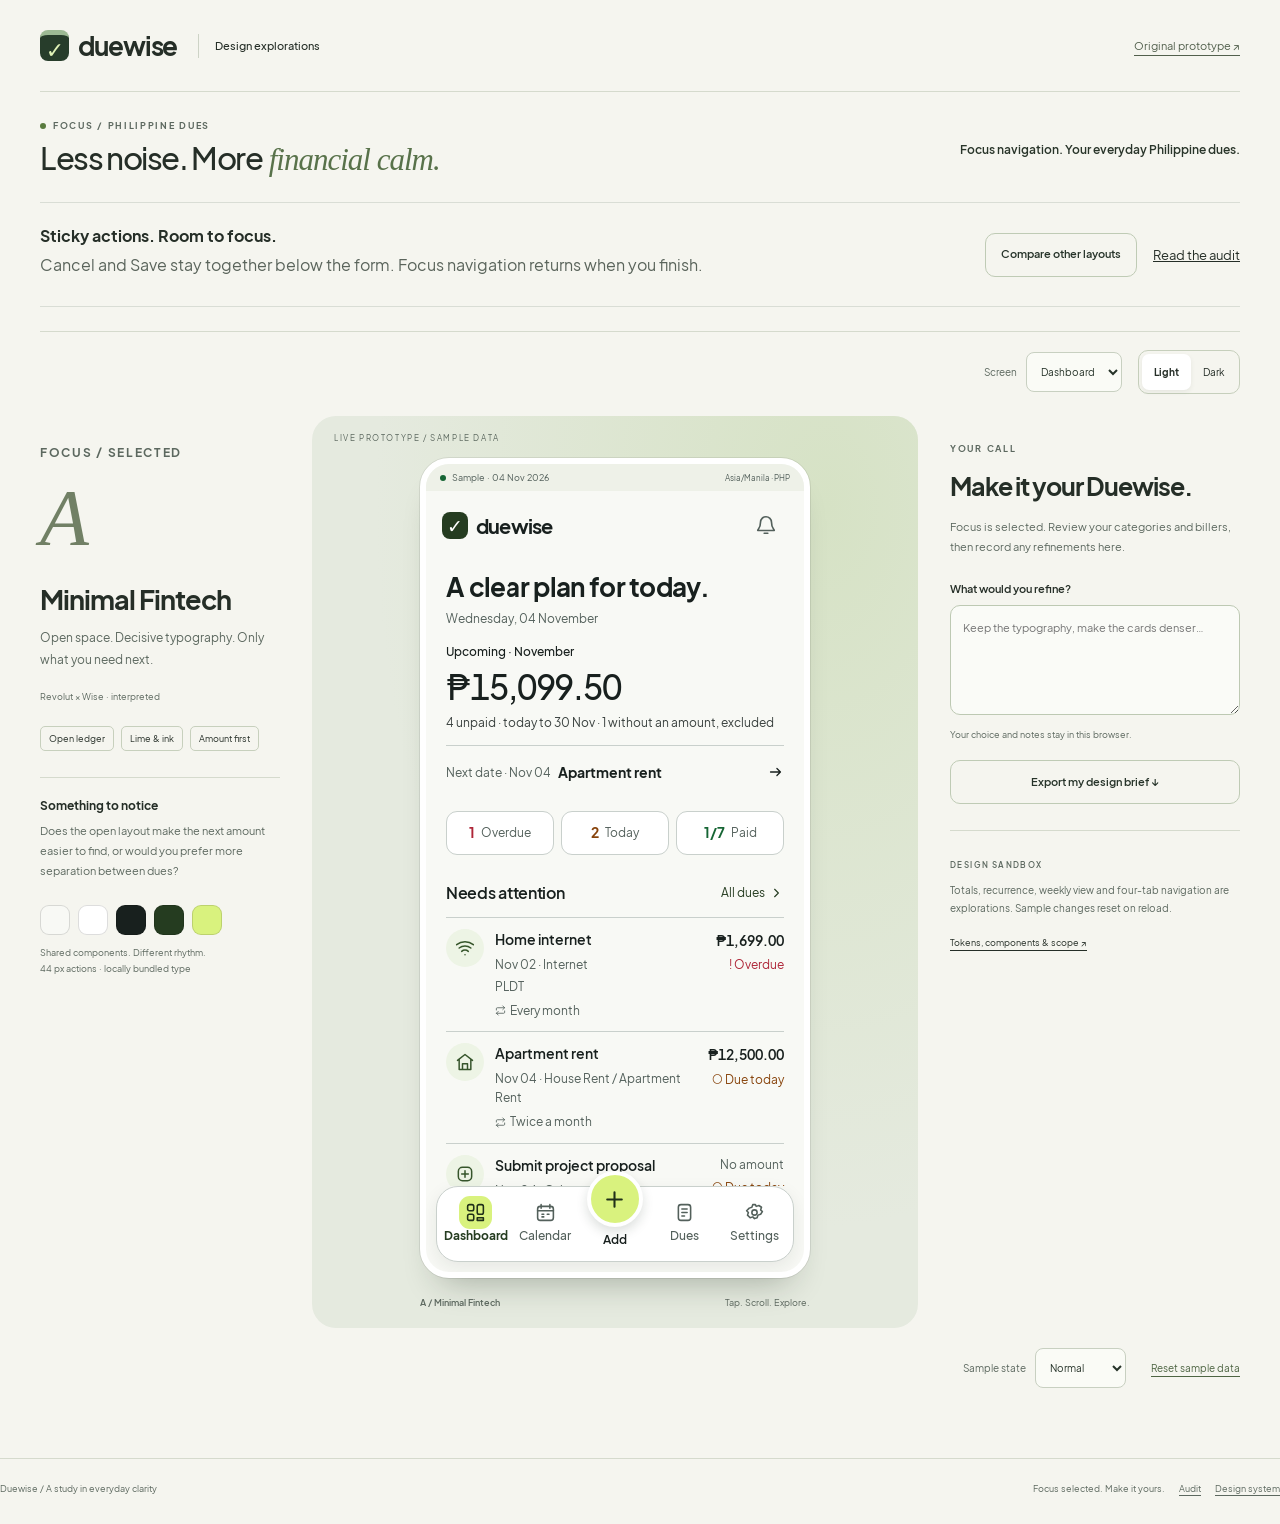
==== commit 0be0cf41: "feat(prototype): preview payment history with amount-paid dialog" ====
--- a/prototypes/design-exploration/index.html
+++ b/prototypes/design-exploration/index.html
@@ -9,6 +9,8 @@
   <link rel="stylesheet" href="styles.css">
   <link rel="stylesheet" href="interaction-lab.css">
   <link rel="stylesheet" href="essential-editor.css">
+  <link rel="stylesheet" href="decision-lab.css">
+  <link rel="stylesheet" href="notification-lab.css">
   <script src="../mobile-review/model.js" defer></script>
   <script src="design-system.js" defer></script>
   <script src="exploration-model.js" defer></script>
@@ -16,13 +18,16 @@
   <script src="ph-ui.js" defer></script>
   <script src="essential-model.js" defer></script>
   <script src="interaction-lab.js" defer></script>
+  <script src="decision-lab.js" defer></script>
+  <script src="notification-lab.js" defer></script>
   <script src="app.js" defer></script>
+  <script src="dashboard-bridge.js" defer></script>
 </head>
 <body data-selected-focus="true">
   <a class="skip" href="#main">Skip to design exploration</a>
   <header class="studio-header">
     <a class="brand" href="#a/dashboard"><span class="brand-symbol" aria-hidden="true">✓</span>duewise<span class="brand-divider"></span><span class="brand-note">Design explorations</span></a>
-    <nav class="view-toggle" aria-label="Exploration view"><button data-view="compare" aria-pressed="true">Compare all <span>04</span></button><button data-view="explore" aria-pressed="false">Explore one <span>↗</span></button></nav>
+    <nav class="view-toggle" aria-label="Exploration view"><button data-view="compare" aria-pressed="true">Compare all <span>04</span></button><button data-view="explore" aria-pressed="false">Explore one <span>↗</span></button><button data-view="decide" aria-pressed="false">UX decisions <span>11</span></button><button data-view="notify" aria-pressed="false">Notifications <span>06</span></button></nav>
     <a class="original-link" href="../mobile-review/index.html#dashboard">Original prototype ↗</a>
   </header>
   <main id="main">
@@ -64,6 +69,22 @@
       </div>
       <div class="scenario-toolbar"><label>Sample state <select id="sample-state"><option value="normal">Normal</option><option value="empty">Empty</option><option value="loading">Loading</option><option value="error">Read error</option><option value="stale">Stale data</option></select></label><button id="reset-sample" class="text-action">Reset sample data</button><button class="text-action" data-view="compare">← Back to all four</button></div>
     </section>
+    <section id="decision-view" hidden aria-labelledby="decision-heading">
+      <div class="dl-heading">
+        <div><p class="eyebrow" id="dl-eyebrow">UX DECISIONS</p><h2 id="decision-heading" tabindex="-1">UX decisions</h2>
+          <!-- decision-lab.js fills the eyebrow, heading, intro, sources and round switch for the active round. -->
+          <p id="dl-intro">Each decision shows <strong>today's Android app</strong> next to the proposed options, drawn with the app's real colours and layout.</p>
+          <p>Choices are saved in this browser only. Copy or export them and paste them into the chat: nothing changes in the app until a choice is confirmed and written into the PRD/DESIGN. Sources: <span id="dl-sources"></span>.</p>
+          <div id="dl-rounds" class="dl-rounds" role="group" aria-label="Review round"></div></div>
+        <div class="dl-review"><p id="dl-progress" role="status"></p><button type="button" class="studio-primary" data-dl-cmd="copy">Copy for Claude</button><button type="button" class="studio-secondary" data-dl-cmd="export">Export .md</button><button type="button" class="text-action" data-dl-cmd="clear">Clear choices</button><textarea id="dl-export-text" hidden aria-label="Exported decisions" readonly></textarea></div>
+      </div>
+      <div class="dl-layout">
+        <nav id="dl-list" class="dl-list" aria-label="Decisions by impact"></nav>
+        <div id="dl-main" class="dl-main"></div>
+      </div>
+    </section>
+    <!-- Notification lab (specs/notification-lab): notification-lab.js renders the whole section. -->
+    <section id="notification-view" hidden aria-labelledby="notification-heading"><div id="nl-root"></div></section>
   </main>
   <footer class="studio-footer"><span>Duewise / A study in everyday clarity</span><span>Focus selected. Make it yours. <a href="AUDIT.md">Audit</a> <a href="SYSTEM.md">Design system</a></span></footer>
   <dialog id="confirmation" aria-labelledby="confirmation-title"><form method="dialog"><span class="eyebrow">DUEWISE EXPLORATIONS</span><h2 id="confirmation-title"></h2><p id="confirmation-copy"></p><div class="dialog-actions"><button value="cancel" class="studio-secondary">Cancel</button><button value="confirm" id="confirmation-yes" class="studio-primary">Confirm</button></div></form></dialog>
@@ -78,6 +99,12 @@
     <form id="catalog-editor-form" novalidate><div class="field"><label id="catalog-name-label" for="catalog-name">Category name</label><input id="catalog-name" required autocomplete="off" aria-describedby="catalog-name-error"><span id="catalog-name-error" class="error" role="status"></span></div><div id="catalog-icon-fields"><div class="field"><label for="catalog-icon">Icon <span class="optional-label">optional</span></label><select id="catalog-icon"></select></div><fieldset class="color-options"><legend>Color <span class="optional-label">optional</span></legend><div id="catalog-color"></div></fieldset></div></form>
     <footer class="sheet-footer"><button id="catalog-delete" type="button" class="app-button danger" hidden>Delete</button><button type="button" class="app-button" data-ph="close-editor">Cancel</button><button type="submit" form="catalog-editor-form" class="app-button primary">Save</button></footer>
   </dialog>
+  <!-- Payment history preview (proposed 2026-11-19): one recorded payment per due. -->
+  <dialog id="payment-dialog" class="catalog-editor" aria-labelledby="payment-title">
+    <header class="sheet-header"><h2 id="payment-title">How much did you pay?</h2><button type="button" class="icon-button" data-pay="cancel" aria-label="Cancel payment">×</button></header>
+    <form id="payment-form" class="payment-form" novalidate><p id="payment-context" class="payment-context"></p><div id="payment-chips" class="payment-chips" role="group" aria-label="Quick amounts"></div><div class="field"><label for="payment-amount">Amount paid (PHP)</label><input id="payment-amount" inputmode="decimal" autocomplete="off" aria-describedby="payment-hint payment-error"><p id="payment-hint" class="hint">Prefilled with the amount due. Leave blank if you don't know it.</p><span id="payment-error" class="error" role="status"></span></div></form>
+    <footer class="sheet-footer"><button type="button" class="app-button" data-pay="cancel">Cancel</button><button id="payment-save" type="submit" form="payment-form" class="app-button primary">Mark paid</button></footer>
+  </dialog>
   <noscript><p class="noscript">Enable JavaScript to compare and interact with the four concepts. The <a href="AUDIT.md">audit</a> is available without JavaScript.</p></noscript>
 </body>
 </html>
--- a/prototypes/design-exploration/essential-editor.css
+++ b/prototypes/design-exploration/essential-editor.css
@@ -1,2 +1,18 @@
 .essential-form .field{margin-bottom:16px}.essential-form .error:empty,.essential-form .hint:empty{display:none}.essential-form .required-label{font-size:.75rem;font-weight:400;color:var(--c-secondary)}.editor-instructions{font-size:.75rem;color:var(--c-secondary);margin:0 0 14px}.editor-disclosure{border:1px solid var(--c-border);background:var(--c-surface);border-radius:12px;margin:12px 0;min-width:0}.editor-disclosure>summary{display:flex;align-items:center;gap:10px;min-height:52px;padding:12px;list-style:none;cursor:pointer;color:var(--c-text);font-size:.875rem;font-weight:500}.editor-disclosure>summary::-webkit-details-marker{display:none}.editor-disclosure>summary:after{content:'+';font-size:20px;flex-shrink:0;color:var(--c-secondary)}.editor-disclosure[open]>summary:after{content:'−'}.editor-disclosure>summary>.summary-label{flex-shrink:0}.editor-disclosure>summary>.summary-value{flex:1;min-width:0;text-align:right;font-weight:400;font-size:.75rem;color:var(--c-secondary);overflow-wrap:anywhere}.editor-disclosure>summary:focus-visible{outline:2px solid var(--c-primary);outline-offset:3px;border-radius:10px}.editor-disclosure-content{padding:4px 12px 12px;border-top:1px solid var(--c-border)}.editor-disclosure-content .field:last-child{margin-bottom:0}.editor-type{border:0;margin:0 0 16px;background:transparent}.editor-type>summary{min-height:44px;padding:0;font-size:.75rem;justify-content:flex-start}.editor-type>summary:after{display:none}.editor-type>summary .type-change{color:var(--c-primary);text-decoration:underline;text-underline-offset:3px;margin-left:auto;font-weight:500}.editor-type .editor-disclosure-content{border:1px solid var(--c-border);border-radius:10px;padding:12px}.essential-form .category-field .picker-trigger{min-height:48px}.essential-form .due-reminders{border:0;padding:0;margin:12px 0;background:transparent}.essential-form .due-reminders legend{padding:0}.essential-form .reminder-options{grid-template-columns:1fr 1fr;gap:6px}.essential-form .reminder-options label{gap:8px;padding:8px;border:1px solid var(--c-border);border-radius:8px;min-height:48px;font-size:.75rem}.essential-form .reminder-options input{width:20px;height:20px}.essential-form .reminder-state{font-size:.75rem;line-height:1.6;color:var(--c-secondary);margin:12px 0}.essential-form .form-section{margin:0;padding:0;border:0}.essential-form .custom-repeat-fields{margin-top:12px;padding-top:12px}.essential-form #amount-preview{margin-bottom:0}.essential-form .provider-suggestions{flex-wrap:wrap;overflow:visible}.essential-form .provider-suggestions .chip{white-space:normal;text-align:left}.essential-form .tiny-copy{margin:10px 0 0}.essential-form input,.essential-form select,.essential-form textarea{scroll-margin-block:16px}
 @container(max-width:320px){.essential-form .reminder-options{grid-template-columns:1fr}.editor-disclosure>summary{gap:7px}.editor-disclosure>summary>.summary-label{max-width:48%;overflow-wrap:anywhere}}
+
+/* Payment history preview (proposed 2026-11-19, specs/payment-history). */
+.detail-sub{font-size:.75rem!important;margin:-4px 0 10px!important}
+.paid-line{display:flex;align-items:center;justify-content:space-between;gap:10px;flex-wrap:wrap;margin:14px 0 4px;padding:6px 12px;border-radius:12px;background:var(--c-success-bg);color:var(--c-success);font-size:.875rem;font-weight:600}
+.paid-line>span{display:flex;align-items:center;gap:6px;min-width:0}.paid-line svg{width:16px;height:16px;flex-shrink:0}
+.payment-history .history-summary{font-size:.75rem;margin:6px 0 10px}
+.history-rows{list-style:none;margin:0;padding:0}
+.history-row{display:flex;justify-content:space-between;gap:12px;padding:11px 0;border-top:1px solid var(--c-border)}
+.history-main,.history-end{display:flex;flex-direction:column;gap:3px;min-width:0}
+.history-end{align-items:flex-end;text-align:right;flex-shrink:0}
+.history-main strong,.history-end strong{font-size:.8125rem;font-variant-numeric:tabular-nums}
+.history-main small{font-size:.6875rem;color:var(--c-secondary);line-height:1.5}
+.history-kind{font-size:.625rem;padding:2px 6px}
+.payment-form{padding:4px 16px 12px;overflow:auto;min-height:0}
+.payment-context{font-size:.8125rem;color:var(--c-secondary);margin:0 0 10px}
+.payment-chips{display:flex;flex-wrap:wrap;gap:6px;margin:0 0 14px}
--- a/prototypes/design-exploration/decision-lab.css
+++ b/prototypes/design-exploration/decision-lab.css
@@ -0,0 +1,139 @@
+/* UX decision lab. Page chrome reuses the studio look; .m-* drawings use the native app's
+   light tokens (src/DueDateChecker.App/Resources/Styles/Colors.xaml) so options look like the
+   Android app as built, not the HTML Focus concept. */
+#decision-view{padding:28px 0 60px}
+body[data-view=decide] .introduction{display:none}
+.dl-heading{display:flex;justify-content:space-between;align-items:flex-end;gap:24px;flex-wrap:wrap;padding-bottom:22px;border-bottom:1px solid var(--studio-line);margin-bottom:24px}
+.dl-heading>div{max-width:720px}.dl-heading h2{font-size:clamp(28px,4vw,42px);letter-spacing:-1.6px;line-height:1.1;margin:8px 0 12px}
+.dl-heading p{margin:6px 0;color:var(--studio-muted);font-size:14px;line-height:1.6}
+.dl-heading a{color:inherit}
+.dl-review{display:flex;align-items:center;gap:12px;flex-wrap:wrap}.dl-review p{margin:0;font-size:13px;color:var(--studio-muted);flex-basis:100%}
+.dl-review button{min-height:44px}
+#dl-export-text{width:100%;min-height:160px;margin-top:12px;font:12px/1.5 ui-monospace,Consolas,monospace}
+.dl-layout{display:grid;grid-template-columns:270px minmax(0,1fr);gap:32px;align-items:start}
+.dl-list{position:sticky;top:16px;max-height:calc(100vh - 32px);overflow:auto;padding-right:4px}
+.dl-wave{font-size:10px;letter-spacing:1.2px;text-transform:uppercase;color:var(--studio-muted);margin:16px 0 6px;font-weight:600}
+.dl-item{display:grid;grid-template-columns:28px 1fr auto;align-items:center;gap:10px;width:100%;min-height:48px;padding:8px 10px;margin:2px 0;text-align:left;background:transparent;border:1px solid transparent;border-radius:12px}
+.dl-item:hover{background:#eef1e8}.dl-item[aria-current=true]{background:#fff;border-color:var(--studio-line);box-shadow:0 1px 0 #0000000a}
+.dl-rank{display:grid;place-items:center;width:28px;height:28px;border-radius:50%;background:#e4e9dc;font-size:12px;font-weight:700}
+.dl-item[aria-current=true] .dl-rank{background:#253c20;color:#fff}
+.dl-item-text{display:grid;min-width:0}.dl-item-text b{font-size:13px;line-height:1.3}.dl-item-text small{font-size:11px;color:var(--studio-muted)}
+.dl-chosen{font-size:12px;font-weight:700;color:#166534;white-space:nowrap}
+.dl-decision-head h3{font-size:clamp(24px,3vw,32px);letter-spacing:-1px;margin:6px 0 10px}.dl-decision-head h3:focus{outline:none}
+.dl-finding{font-size:15px;line-height:1.6;max-width:820px;margin:0 0 12px}
+.dl-meta{display:flex;flex-wrap:wrap;gap:8px 18px;font-size:12px;color:var(--studio-muted);margin:0 0 22px}
+.dl-cards{display:grid;grid-template-columns:repeat(auto-fill,minmax(260px,1fr));gap:18px;align-items:start}
+/* "Today" is the reference strip above the options; options then read A, B, C in order.
+   Before/after pairs need two phones side by side. */
+.dl-card.dl-today{grid-column:1/-1}
+@media(min-width:900px){.dl-card:has(.m-pair){grid-column:span 2}.dl-card.dl-today{grid-column:1/-1;display:grid;grid-template-columns:auto minmax(220px,1fr);column-gap:28px;align-items:start}.dl-today header{grid-column:1/-1}.dl-today .dl-figure{grid-row:2/4}.dl-today .dl-what{align-self:center;font-size:14px}}
+.dl-card{background:#fff;border:1px solid var(--studio-line);border-radius:20px;padding:16px;display:flex;flex-direction:column;gap:12px}
+.dl-card.dl-today{background:#f0f2ea;border-style:dashed}
+.dl-card.dl-rec{border-color:#9db38a}.dl-card.dl-picked{border:2px solid #253c20;box-shadow:0 6px 18px #253c2018}
+.dl-card header{display:flex;align-items:center;gap:10px;flex-wrap:wrap}.dl-card h4{margin:0;font-size:15px;flex:1;min-width:140px}
+.dl-key{display:grid;place-items:center;min-width:30px;height:30px;padding:0 6px;border-radius:9px;background:#253c20;color:#d9f27e;font-weight:700;font-size:13px}
+.dl-today .dl-key{background:#53605b;color:#fff}
+.dl-badge{font-size:10px;font-weight:700;letter-spacing:.4px;text-transform:uppercase;padding:4px 8px;border-radius:99px;background:#d9f27e;color:#203019}
+.dl-badge.dl-same{background:#eef1e8;color:#53605b}
+.dl-figure{display:flex;justify-content:safe center;overflow-x:auto;padding:4px 0}
+.dl-what{margin:0;font-size:13px;line-height:1.55}
+.dl-pc{list-style:none;margin:0;padding:0;display:grid;gap:4px;font-size:12px;line-height:1.45}
+.dl-pc li{padding-left:18px;position:relative}.dl-pc .pro:before{content:'+';position:absolute;left:2px;color:#166534;font-weight:700}.dl-pc .con:before{content:'–';position:absolute;left:2px;color:#ae2638;font-weight:700}
+.dl-pick{min-height:44px;margin-top:auto}
+.dl-note{display:grid;gap:6px;font-size:13px;margin:22px 0 0;max-width:720px}.dl-note textarea{border:1px solid var(--studio-line);border-radius:12px;padding:10px;font-size:14px;resize:vertical}
+.dl-step{display:flex;gap:12px;margin-top:18px}.dl-step button{min-height:44px}
+.dl-review-bar{margin-top:30px;padding:18px;border:1px solid var(--studio-line);border-radius:16px;background:#fff}
+
+/* ---- Native-app drawings ---- */
+.m-pair{display:flex;gap:10px}.m-pair figure{margin:0;display:grid;gap:6px;justify-items:center}.m-pair figcaption{font-size:11px;color:var(--studio-muted);text-align:center;max-width:200px}
+.m-phone{--bg:#f8f9f5;--surface:#fff;--muted:#eef1e8;--text:#18201e;--text2:#53605b;--border:#c9d0cc;--primary:#253c20;--accent:#d9f27e;--onaccent:#203019;--red:#ae2638;--redbg:#fff0f0;--amber:#87430b;--amberbg:#fff6e9;--green:#166534;--greenbg:#edf8ef;--onprimary:#fff;
+  position:relative;width:204px;height:420px;flex:none;border:6px solid #1c241f;border-radius:26px;background:var(--bg);color:var(--text);overflow:hidden;display:flex;flex-direction:column;font-size:9px;line-height:1.35;box-shadow:0 8px 22px #1c241f22}
+.m-phone.m-narrow{width:168px}.m-phone.m-land{width:360px;height:200px}
+.m-status{height:10px;flex:none;background:var(--bg)}
+.m-appbar{display:flex;gap:10px;align-items:center;padding:6px 12px;font-size:12px;flex:none}.m-appbar b{font-size:12px}
+.m-body{flex:1;overflow:hidden;padding:6px 12px 10px;display:flex;flex-direction:column;gap:6px}
+.m-brand{display:flex;align-items:center;gap:5px;font-weight:700;font-size:10px}.m-logo{display:grid;place-items:center;width:15px;height:15px;border-radius:4px;background:var(--primary);color:#fff;font-size:8px}
+.m-heading{display:grid;gap:2px}.m-heading b{font-size:17px;letter-spacing:-.5px;line-height:1.1}.m-heading small{font-size:7.5px;color:var(--text2)}.m-heading.m-compact b{font-size:12px}
+.m-chip{align-self:flex-start;border:1px solid var(--border);border-radius:7px;padding:3px 7px;font-size:8px;color:var(--text2);background:var(--surface)}
+.m-row{display:flex;justify-content:space-between;gap:6px;padding:6px 0;border-bottom:1px solid var(--border);background:var(--bg)}
+.m-row-main{display:grid;min-width:0}.m-row-main b{font-size:9px;font-weight:600}.m-row-main small{font-size:7.5px;color:var(--text2)}
+.m-row-end{display:grid;justify-items:end;gap:3px;text-align:right}.m-amt{font-weight:600;font-size:9px}.m-absent{color:var(--text2);font-weight:500}
+.m-badge{display:inline-block;border-radius:99px;padding:1px 6px;font-size:7.5px;font-weight:600;white-space:nowrap}
+.m-overdue{background:var(--redbg);color:var(--red)}.m-today{background:var(--amberbg);color:var(--amber)}.m-upcoming{background:var(--muted);color:var(--primary)}.m-paid{background:var(--greenbg);color:var(--green)}
+.m-btn{display:grid;place-items:center;position:relative;min-height:24px;border-radius:12px;font-size:9px;font-weight:600;padding:0 8px}
+.m-primary{background:var(--primary);color:var(--onprimary)}.m-secondary{background:var(--surface);border:1px solid var(--border)}.m-quiet{color:var(--text2);font-weight:500}
+.m-hero .m-quiet{font-size:10px}
+.m-tap{position:absolute;right:-5px;top:-6px;display:grid;place-items:center;width:15px;height:15px;border-radius:50%;background:#e8590c;color:#fff;font-style:normal;font-size:8px;font-weight:700;box-shadow:0 0 0 2px #fff}
+.m-switch .m-tap{position:static;display:inline-grid;margin-right:4px}
+.m-field{display:grid;gap:3px}.m-label{font-size:8.5px;font-weight:600}.m-input{border:1px solid var(--text2);border-radius:8px;padding:5px 7px;background:var(--surface);font-size:9px;min-height:12px}
+.m-placeholder{color:#8a948f}.m-focus{border:2px solid var(--primary);padding:4px 6px}.m-error-box{border:2px solid var(--red)}.m-field small{font-size:7.5px;color:var(--text2)}.m-field .m-error{color:var(--red)}
+.m-caption{margin:0;font-size:7.5px;color:var(--text2)}
+.m-card{display:grid;gap:3px;border:1px solid var(--border);border-radius:10px;padding:7px;background:var(--surface);position:relative}.m-card small{font-size:7.5px;color:var(--text2)}.m-card.m-hint{border-color:var(--primary);background:#f3f8e6}
+.m-switch{display:inline-flex;align-items:center;width:20px;height:11px;border-radius:9px;background:var(--border);vertical-align:middle}.m-switch.on{background:var(--primary);justify-self:end}
+.m-eyebrow{font-size:7.5px;font-weight:600;color:var(--text2)}.m-title{font-size:13px;letter-spacing:-.3px}.m-hero{font-size:20px;letter-spacing:-.6px;font-weight:600}
+.m-facts{display:grid;border-top:1px solid var(--border)}.m-facts span{display:flex;justify-content:space-between;padding:5px 0;border-bottom:1px solid var(--border);font-size:8.5px}.m-facts small{color:var(--text2);font-size:8px}.m-facts .m-notes{display:grid}
+.m-meta{font-size:7.5px;color:var(--text2)}
+.m-footer{display:flex;gap:6px;padding:7px 10px 10px;border-top:1px solid var(--border);background:var(--surface);flex:none}.m-footer .m-btn{flex:1}
+.m-nav{display:grid;grid-template-columns:repeat(5,1fr);align-items:end;background:var(--surface);border-top:1px solid var(--border);padding:4px 2px 6px;flex:none;position:relative}
+.m-nav-item{display:grid;justify-items:center;gap:1px;color:var(--text2);min-width:0}.m-nav-item small{font-size:7px;white-space:nowrap;overflow:hidden;text-overflow:clip;max-width:100%;line-height:1.15}.m-nav-icon{font-size:10px}
+.m-nav-item.m-active{color:var(--primary);font-weight:700}
+.m-nav-add{display:grid;justify-items:center;margin-top:-16px}.m-disc{display:grid;place-items:center;width:26px;height:26px;border-radius:50%;background:var(--accent);color:var(--onaccent);border:3px solid var(--surface);font-size:14px;font-weight:600;box-shadow:0 2px 6px #0002}.m-nav-add small{font-size:7px}
+.m-big .m-heading b{font-size:21px}.m-big .m-heading small{font-size:10px}.m-big .m-row-main b,.m-big .m-amt{font-size:12px}.m-big .m-row-main small,.m-big .m-badge{font-size:10px}.m-nav-big .m-nav-item small{font-size:10px;text-align:center;white-space:normal}
+.m-toast{position:absolute;left:10px;right:10px;bottom:14px;background:#18201e;color:#fff;border-radius:8px;padding:7px 9px;font-size:8.5px;display:flex;justify-content:space-between}.m-toast-nav{bottom:50px}.m-toast u{color:var(--accent);font-weight:700;text-decoration:none}
+.m-collapsed{display:flex;justify-content:space-between;padding:7px 9px;border-radius:9px;background:var(--muted);font-size:8.5px;font-weight:600;color:var(--primary)}
+.m-section{display:flex;justify-content:space-between;font-size:8px;font-weight:700;letter-spacing:.3px;color:var(--text2);text-transform:uppercase;margin-top:4px}
+.m-scrolled{margin-top:-62px;display:flex;flex-direction:column}
+.m-today-line{font-size:7.5px;font-weight:700;color:var(--amber);border-top:2px solid var(--amber);padding-top:2px;margin-top:2px}
+.m-swipe{position:relative;overflow:hidden}.m-swipe .m-shifted{transform:translateX(-46px)}.m-rail{position:absolute;right:0;top:0;bottom:0;width:44px;display:grid;place-items:center;background:var(--green);color:#fff;font-weight:700;font-size:8px}
+.m-check-row{display:flex;align-items:center;gap:6px}.m-check-row .m-row{flex:1}.m-check{width:12px;height:12px;border-radius:50%;border:1.5px solid var(--text2);flex:none}
+.m-keypad{display:grid;grid-template-columns:repeat(4,1fr);gap:2px;background:#e9edf0;padding:6px 4px;flex:none}.m-keypad span{display:grid;place-items:center;height:20px;font-size:11px;color:#37474f}.m-keypad .m-blank{visibility:hidden}
+.m-counters{display:grid;grid-template-columns:repeat(3,1fr);gap:5px}.m-counters span{display:grid;justify-items:center;border:1px solid var(--border);border-radius:9px;padding:6px 2px;background:var(--surface);font-size:8px}.m-counters b{font-size:12px}
+.m-red{color:var(--red)}.m-amber{color:var(--amber)}.m-green{color:var(--green)}
+.m-seg{display:flex;border:1px solid var(--border);border-radius:8px;overflow:hidden;font-size:8px}.m-seg i{flex:1;text-align:center;padding:3px;font-style:normal}.m-seg .on{background:var(--primary);color:var(--onprimary)}
+.m-picker{display:grid;gap:4px}.m-picker span{border:1px solid var(--border);border-radius:8px;padding:6px;background:var(--surface);font-size:8.5px}
+.m-cal{display:grid;gap:3px;text-align:center}.m-cal-6{grid-template-columns:repeat(6,22px)}.m-cal-7{grid-template-columns:repeat(7,18px)}.m-cal i{font-style:normal;font-size:7.5px;color:var(--text2)}.m-cal span{display:grid;place-items:center;height:22px;border-radius:6px;font-size:8.5px}.m-cal span.on{background:var(--primary);color:#fff}
+.m-land .m-heading b{font-size:15px}.m-land .m-body{gap:3px;padding-top:2px}
+
+/* ---- Round 2 drawing pieces (app as built after Waves 1–5). Dark tokens: Colors.xaml *Dark keys. ---- */
+.m-phone.m-dark{--bg:#111710;--surface:#1c251a;--muted:#2a3524;--text:#f4f5f3;--text2:#b8c3be;--border:#64716b;--primary:#d9f27e;--onprimary:#203019;--accent:#d9f27e;--onaccent:#203019;--red:#ffb1bb;--redbg:#3b202b;--amber:#ffd29c;--amberbg:#362b21;--green:#a1e9b4;--greenbg:#17352a}
+.m-dark .m-logo{color:var(--onprimary)}.m-dark .m-card.m-hint,.m-dark .m-suggest{background:var(--muted)}
+.m-chip-off{border-color:var(--amber);color:var(--amber);background:var(--amberbg);font-weight:600}.m-chip-on{border-color:var(--green);color:var(--green);background:var(--greenbg);font-weight:600}
+.m-brandrow{display:flex;justify-content:space-between;align-items:center;gap:6px}
+.m-row-c .m-row-main small{display:flex;align-items:center;gap:4px;white-space:nowrap;overflow:hidden}.m-row-c .m-row-main small span{overflow:hidden;text-overflow:ellipsis;min-width:0}.m-row-c .m-badge{flex:none}
+.m-big .m-row-c .m-row-main small{flex-wrap:wrap;white-space:normal}
+.m-summary{display:grid;gap:2px}.m-summary .m-label{font-size:7.5px;font-weight:700;color:var(--text2)}
+.m-next{display:grid;gap:1px;border-top:1px solid var(--border);padding-top:4px;margin-top:4px}.m-next small{font-size:7.5px;color:var(--text2)}.m-next u{text-decoration:none;font-weight:700;color:var(--primary);font-size:9px}
+.m-overdue-line{display:flex;justify-content:space-between;align-items:center;margin-top:3px;padding:4px 7px;border-radius:8px;background:var(--redbg);color:var(--red);font-weight:700;font-size:8.5px}
+.m-status-line{display:flex;align-items:center;gap:6px}.m-status-line small{font-size:8px;color:var(--red);font-weight:600}
+.m-sub{font-size:9.5px;margin-top:2px}.m-toggle-row{display:flex;justify-content:space-between;align-items:center;gap:6px;font-size:8.5px}
+.m-two{display:grid;grid-template-columns:1fr 1fr;gap:6px}
+.m-card.m-state{border-color:var(--amber);background:var(--amberbg)}.m-card.m-state.m-on{border-color:var(--green);background:var(--greenbg)}
+.m-btn.m-disabled{opacity:.45}.m-actions{display:flex;gap:6px;margin-top:3px}.m-actions .m-btn{flex:1}
+.m-linkrow{grid-template-columns:1fr auto;align-items:center}.m-card .m-strong{font-weight:700;color:var(--text)}
+.m-suggest{display:flex;justify-content:space-between;align-items:center;gap:6px;padding:6px 8px;border-radius:9px;border:1px solid var(--primary);background:#f3f8e6;font-size:8.5px}.m-suggest u{color:var(--primary);font-weight:700;text-decoration:none}.m-suggest i{font-style:normal;color:var(--text2)}
+.m-dim{position:absolute;inset:0;background:#0007;display:grid;place-items:center;padding:14px}
+.m-dialog{background:var(--surface);border-radius:14px;padding:12px;display:grid;gap:6px;width:100%;box-shadow:0 8px 20px #0004}.m-dialog b{font-size:11px}.m-dialog small{font-size:8px;color:var(--text2)}
+.m-dialog-actions{display:flex;justify-content:flex-end;gap:12px;margin-top:4px}.m-dialog-actions i{font-style:normal;font-weight:700;font-size:9px;color:var(--primary)}
+.m-sheet{align-self:end;justify-self:stretch;background:var(--surface);border-radius:14px;padding:10px;display:grid;gap:8px;font-size:9px}.m-sheet i{font-style:normal}.m-danger{color:var(--red);font-weight:700}
+.m-danger-link{color:var(--red);font-weight:600;font-size:9px;text-align:center;padding:4px}
+.m-appbar-action{margin-left:auto;font-style:normal;font-size:10px;font-weight:600;color:var(--text);position:relative}.m-appbar-action .m-tap{right:auto;left:-18px;top:-2px}
+.m-cal-bar{display:flex;justify-content:space-between;align-items:center;font-size:9px}.m-cal-bar span{color:var(--text2)}
+.m-cal2{display:grid;grid-template-columns:repeat(7,1fr);gap:3px;text-align:center}.m-cal2 i{font-style:normal;font-size:7.5px;color:var(--text2)}
+.m-cal2 span{position:relative;display:grid;place-items:center;align-content:center;height:26px;border-radius:6px;font-size:8.5px;line-height:1.1}.m-cal2 span small{font-size:7px;color:var(--text2)}.m-cal2 span.on{background:var(--primary);color:var(--onprimary)}.m-cal2 span.on small{color:inherit}
+.m-cnt{position:absolute;top:-3px;right:-2px;min-width:11px;height:11px;border-radius:6px;background:var(--accent);color:var(--onaccent);font-style:normal;font-size:7px;font-weight:700;display:grid;place-items:center;box-shadow:0 0 0 1.5px var(--bg)}
+.m-cal2 .m-dots{letter-spacing:1px;color:var(--primary);font-size:9px;line-height:.6}.m-cal2 span.on .m-dots{color:var(--onprimary)}
+.m-unsaved{align-items:center}.m-unsaved small{flex:1;font-size:8px;color:var(--text2)}.m-unsaved .m-btn{flex:none}
+
+/* Round switch and the decided-round record. */
+.dl-rounds{display:flex;gap:8px;flex-wrap:wrap;margin-top:14px}
+.dl-rounds button{min-height:44px;padding:0 14px;border-radius:99px;border:1px solid var(--studio-line);background:#fff;color:inherit;font:inherit;font-size:13px;font-weight:600;display:inline-flex;align-items:center;gap:8px;cursor:pointer}
+.dl-rounds button span{font-size:11px;color:var(--studio-muted)}
+.dl-rounds button[aria-pressed=true]{background:#253c20;color:#fff;border-color:#253c20}.dl-rounds button[aria-pressed=true] span{color:#d9f27e}
+.dl-badge.dl-decided{background:#253c20;color:#d9f27e}
+.dl-round-note{font-size:12px;padding:8px 12px;border-radius:10px;background:#eef1e8;color:#53605b;margin:0 0 18px;max-width:820px}
+#decision-heading:focus{outline:none}
+
+/* Narrow screens: the list becomes one swipeable strip so the decision stays near the top. */
+@media(max-width:960px){.dl-layout{grid-template-columns:1fr;gap:18px}.dl-list{position:static;max-height:none;display:flex;gap:6px;overflow-x:auto;padding:2px 2px 8px;scroll-snap-type:x proximity}.dl-wave{display:none}.dl-item{flex:none;width:210px;margin:0;scroll-snap-align:start;background:#fff;border-color:var(--studio-line)}}
+@media(max-width:560px){#decision-view{padding-top:18px}.dl-cards{grid-template-columns:1fr}.m-pair{flex-direction:column;align-items:center}.dl-heading h2{font-size:28px}}
+@media(prefers-reduced-motion:reduce){#decision-view *{scroll-behavior:auto!important}}
--- a/prototypes/design-exploration/notification-lab.css
+++ b/prototypes/design-exploration/notification-lab.css
@@ -0,0 +1,69 @@
+/* Notification lab (specs/notification-lab). Page chrome reuses the studio look; the phone is a
+   light Android 13-style notification shade and lock screen, drawn for illustration only. */
+#notification-view{padding:28px 0 60px}
+body[data-view=notify] .introduction{display:none}
+.nl-heading{display:flex;justify-content:space-between;align-items:flex-end;gap:24px;flex-wrap:wrap;padding-bottom:22px;border-bottom:1px solid var(--studio-line);margin-bottom:24px}
+.nl-heading>div:first-child{max-width:720px}.nl-heading h2{font-size:clamp(28px,4vw,42px);letter-spacing:-1.6px;line-height:1.1;margin:8px 0 12px}
+.nl-heading p{margin:6px 0;color:var(--studio-muted);font-size:14px;line-height:1.6}.nl-heading a{color:inherit}
+.nl-review{display:flex;align-items:center;gap:12px;flex-wrap:wrap}.nl-review p{margin:0;font-size:13px;color:var(--studio-muted);flex-basis:100%}.nl-review button{min-height:44px}
+#nl-export-text{width:100%;min-height:140px;margin-top:12px;font:12px/1.5 ui-monospace,Consolas,monospace}
+.nl-layout{display:grid;grid-template-columns:250px minmax(0,1fr);gap:32px;align-items:start}
+.nl-dues{display:grid;gap:4px;position:sticky;top:16px}
+.nl-dues button{display:grid;gap:2px;text-align:left;min-height:52px;padding:8px 12px;border-radius:12px;border:1px solid transparent;background:transparent;color:inherit;font:inherit;cursor:pointer}
+.nl-dues button:hover{background:#eef1e8}.nl-dues button[aria-current=true]{background:#fff;border-color:var(--studio-line);box-shadow:0 1px 0 #0000000a}
+.nl-dues b{font-size:14px}.nl-dues small{font-size:11px;color:var(--studio-muted)}.nl-paid{font-size:11px;font-weight:700;color:#166534}
+.nl-controls{display:grid;gap:10px;margin-bottom:20px}
+.nl-seg{display:flex;flex-wrap:wrap;align-items:center;gap:6px}.nl-seg>span{font-size:12px;color:var(--studio-muted);min-width:96px}
+.nl-seg button{min-height:40px;padding:0 14px;border-radius:99px;border:1px solid var(--studio-line);background:#fff;color:inherit;font:inherit;font-size:13px;cursor:pointer}
+.nl-seg button[aria-pressed=true]{background:#253c20;border-color:#253c20;color:#fff}.nl-seg em{font-style:normal;font-size:10px;font-weight:700;text-transform:uppercase;letter-spacing:.4px;padding:2px 6px;border-radius:99px;background:#d9f27e;color:#203019;margin-left:4px}
+.nl-stage{display:flex;gap:28px;align-items:flex-start;flex-wrap:wrap}
+.nl-explain{flex:1;min-width:240px;max-width:460px;font-size:14px;line-height:1.55}.nl-explain h3{margin:0 0 8px;font-size:16px}.nl-explain ul{margin:0;padding-left:18px;display:grid;gap:8px}
+
+/* ---- Phone ---- */
+.nl-phone{--surface:#f3f5f2;--card:#fff;--text:#1b1d1c;--text2:#5d625f;--accent:#253c20;
+  position:relative;width:340px;max-width:100%;min-height:560px;border:8px solid #1c241f;border-radius:36px;background:var(--surface);color:var(--text);padding:10px 14px 18px;box-shadow:0 10px 26px #1c241f26;display:flex;flex-direction:column;gap:10px;overflow:hidden;font-family:Roboto,"Segoe UI",system-ui,sans-serif}
+.nl-phone.nl-lock{--surface:#26302b;--card:#f3f5f2ee;color:#fff;background:linear-gradient(160deg,#3a4a3f,#1f2622)}
+.nl-status{display:flex;justify-content:space-between;font-size:12px;opacity:.8;padding:0 4px}
+.nl-shade-head{display:flex;justify-content:space-between;align-items:baseline;padding:4px 6px}.nl-shade-head b{font-size:26px;font-weight:400}.nl-shade-head span{font-size:13px;color:var(--text2)}
+.nl-tiles{display:grid;grid-template-columns:repeat(2,1fr);gap:6px}.nl-tiles i{font-style:normal;font-size:11px;padding:10px;border-radius:16px;background:#dfe5dc;color:#2c332f}
+.nl-clock{font-size:64px;font-weight:300;text-align:center;margin-top:18px;line-height:1}.nl-date{text-align:center;font-size:14px;opacity:.85;margin-bottom:10px}
+.nl-cards{display:grid;gap:8px}
+.nl-card,.nl-group{background:var(--card);color:var(--text);border-radius:24px;padding:12px 14px;display:grid;gap:4px}
+.nl-group{gap:0}.nl-child{background:transparent;padding:10px 0 6px;border-top:1px solid #e3e7e1;border-radius:0}.nl-group .nl-card-top{margin-bottom:4px}
+.nl-card-top{display:flex;align-items:center;gap:8px}.nl-card-top small{font-size:12px;color:var(--text2);flex:1}
+.nl-app{display:grid;place-items:center;width:22px;height:22px;border-radius:50%;background:var(--accent);color:#d9f27e;font-size:12px;font-weight:700}
+.nl-chev{color:var(--text2)}
+.nl-title{font-size:15px;font-weight:600}.nl-text{margin:0;font-size:14px;color:var(--text2);line-height:1.4}
+.nl-hidden .nl-text{font-style:italic}
+.nl-actions{display:flex;gap:18px;margin-top:6px}
+.nl-action{min-height:40px;padding:0 4px;border:0;background:transparent;color:var(--accent);font:inherit;font-size:14px;font-weight:600;cursor:pointer}
+.nl-action:focus-visible{outline:3px solid #253c20;outline-offset:2px;border-radius:8px}
+.nl-strong{background:var(--accent);color:#fff;border-radius:99px;padding:0 16px}
+.nl-manage{display:flex;justify-content:space-between;font-size:13px;color:var(--text2);padding:4px 6px;margin-top:auto}
+.nl-lockhint{text-align:center;font-size:12px;opacity:.7;margin-top:auto}
+.nl-overlay{position:absolute;inset:0;background:#0009;display:grid;place-items:center;padding:20px}
+.nl-unlock{background:#fff;color:#1b1d1c;border-radius:24px;padding:18px;display:grid;gap:6px;justify-items:center;text-align:center}.nl-unlock span{font-size:28px}.nl-unlock small{color:#5d625f}
+.nl-toast{position:absolute;left:16px;right:16px;bottom:22px;background:#1b1d1c;color:#fff;border-radius:12px;padding:10px 12px;font-size:13px}
+
+/* ---- Table and choices ---- */
+.nl-table,.nl-choose{margin-top:36px}.nl-table h3,.nl-choose h3{font-size:20px;margin:0 0 10px}.nl-table h3 small{font-size:13px;font-weight:400;color:var(--studio-muted)}
+.nl-table-scroll{overflow-x:auto;border:1px solid var(--studio-line);border-radius:16px;background:#fff}
+.nl-table table{border-collapse:collapse;width:100%;min-width:720px;font-size:13px}
+.nl-table th,.nl-table td{text-align:left;vertical-align:top;padding:10px 12px;border-bottom:1px solid var(--studio-line)}
+.nl-table thead th{font-size:12px;color:var(--studio-muted);font-weight:600}.nl-table tbody th small{display:block;font-weight:400;color:var(--studio-muted)}
+.nl-small{font-size:13px;color:var(--studio-muted);line-height:1.5}
+.nl-warn{font-size:13px;padding:8px 12px;border-radius:10px;background:#fff0f0;color:#ae2638}
+.nl-decisions{display:grid;grid-template-columns:repeat(auto-fit,minmax(320px,1fr));gap:24px}
+.nl-decision h4{margin:4px 0;font-size:18px}
+.nl-option{background:#fff;border:1px solid var(--studio-line);border-radius:18px;padding:14px;margin-top:12px;display:grid;gap:8px}
+.nl-option.nl-rec{border-color:#9db38a}.nl-option.nl-picked{border:2px solid #253c20;box-shadow:0 6px 18px #253c2018}
+.nl-option header{display:flex;align-items:center;gap:10px;flex-wrap:wrap}.nl-option p{margin:0;font-size:13px;line-height:1.5}
+.nl-key{display:grid;place-items:center;min-width:28px;height:28px;border-radius:8px;background:#253c20;color:#d9f27e;font-weight:700;font-size:13px}
+.nl-badge{font-size:10px;font-weight:700;letter-spacing:.4px;text-transform:uppercase;padding:4px 8px;border-radius:99px;background:#d9f27e;color:#203019}
+.nl-option ul{list-style:none;margin:0;padding:0;display:grid;gap:3px;font-size:12px}.nl-option li{padding-left:16px;position:relative}
+.nl-option .pro:before{content:'+';position:absolute;left:2px;color:#166534;font-weight:700}.nl-option .con:before{content:'–';position:absolute;left:2px;color:#ae2638;font-weight:700}
+.nl-option button{min-height:44px}
+.nl-note{display:grid;gap:6px;font-size:13px;margin-top:12px}.nl-note textarea{border:1px solid var(--studio-line);border-radius:12px;padding:10px;font-size:14px}
+
+@media(max-width:960px){.nl-layout{grid-template-columns:1fr}.nl-dues{position:static;display:flex;overflow-x:auto;gap:6px;padding-bottom:6px}.nl-dues button{flex:none;width:200px;background:#fff;border-color:var(--studio-line)}}
+@media(max-width:560px){#notification-view{padding-top:18px}.nl-heading h2{font-size:28px}.nl-seg>span{flex-basis:100%}.nl-phone{width:100%}}
